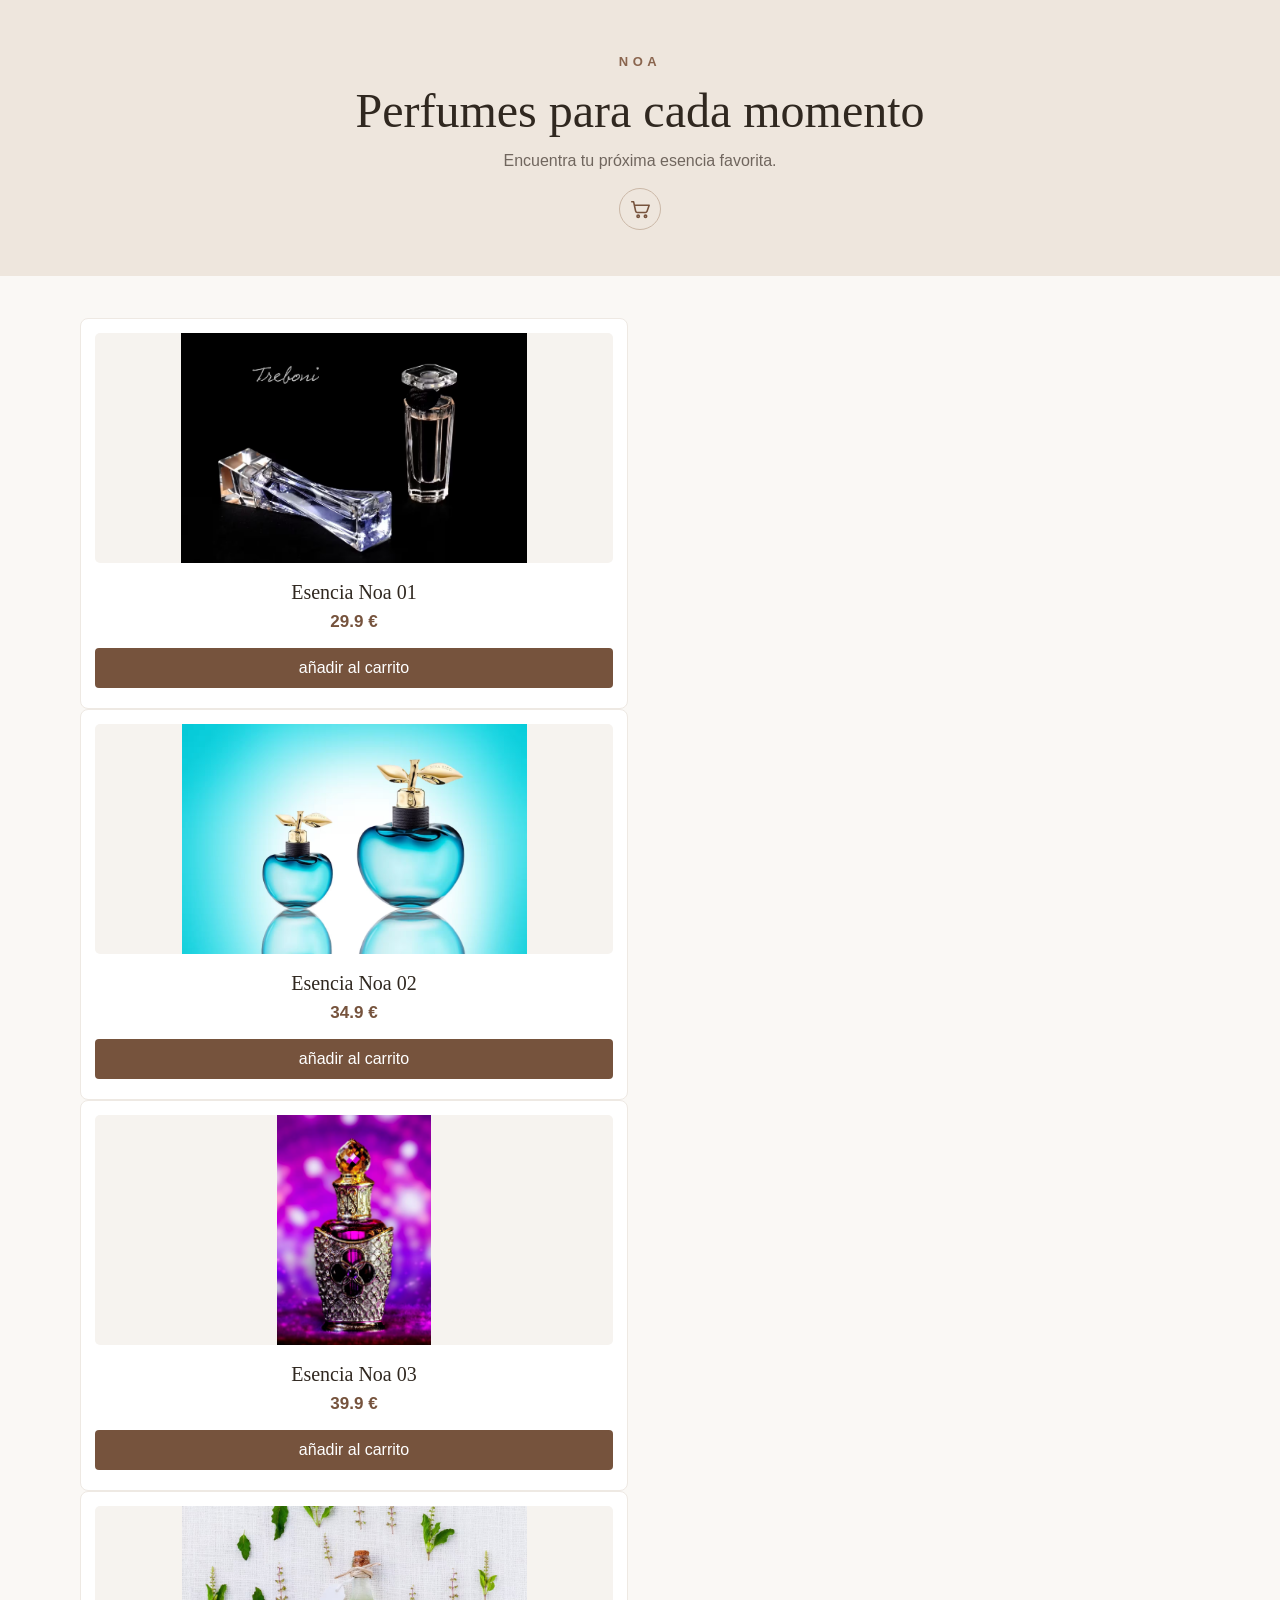
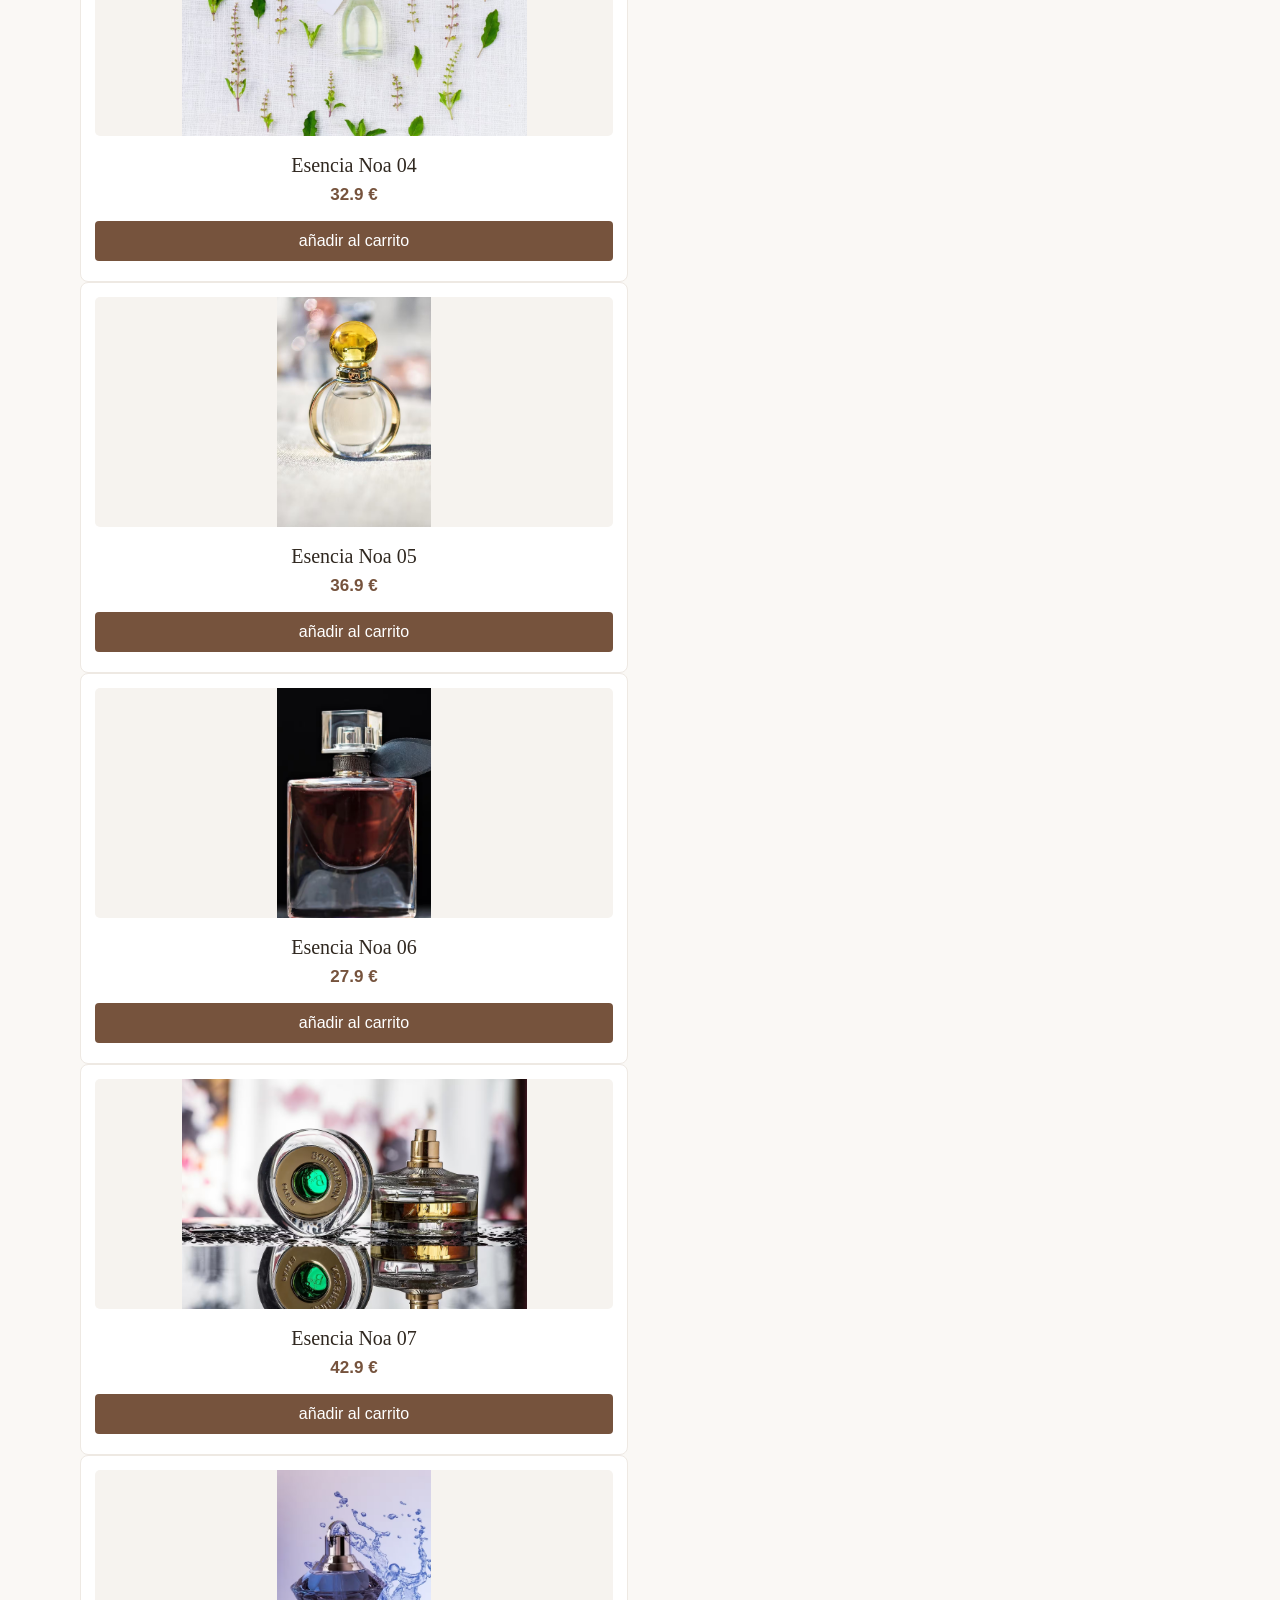
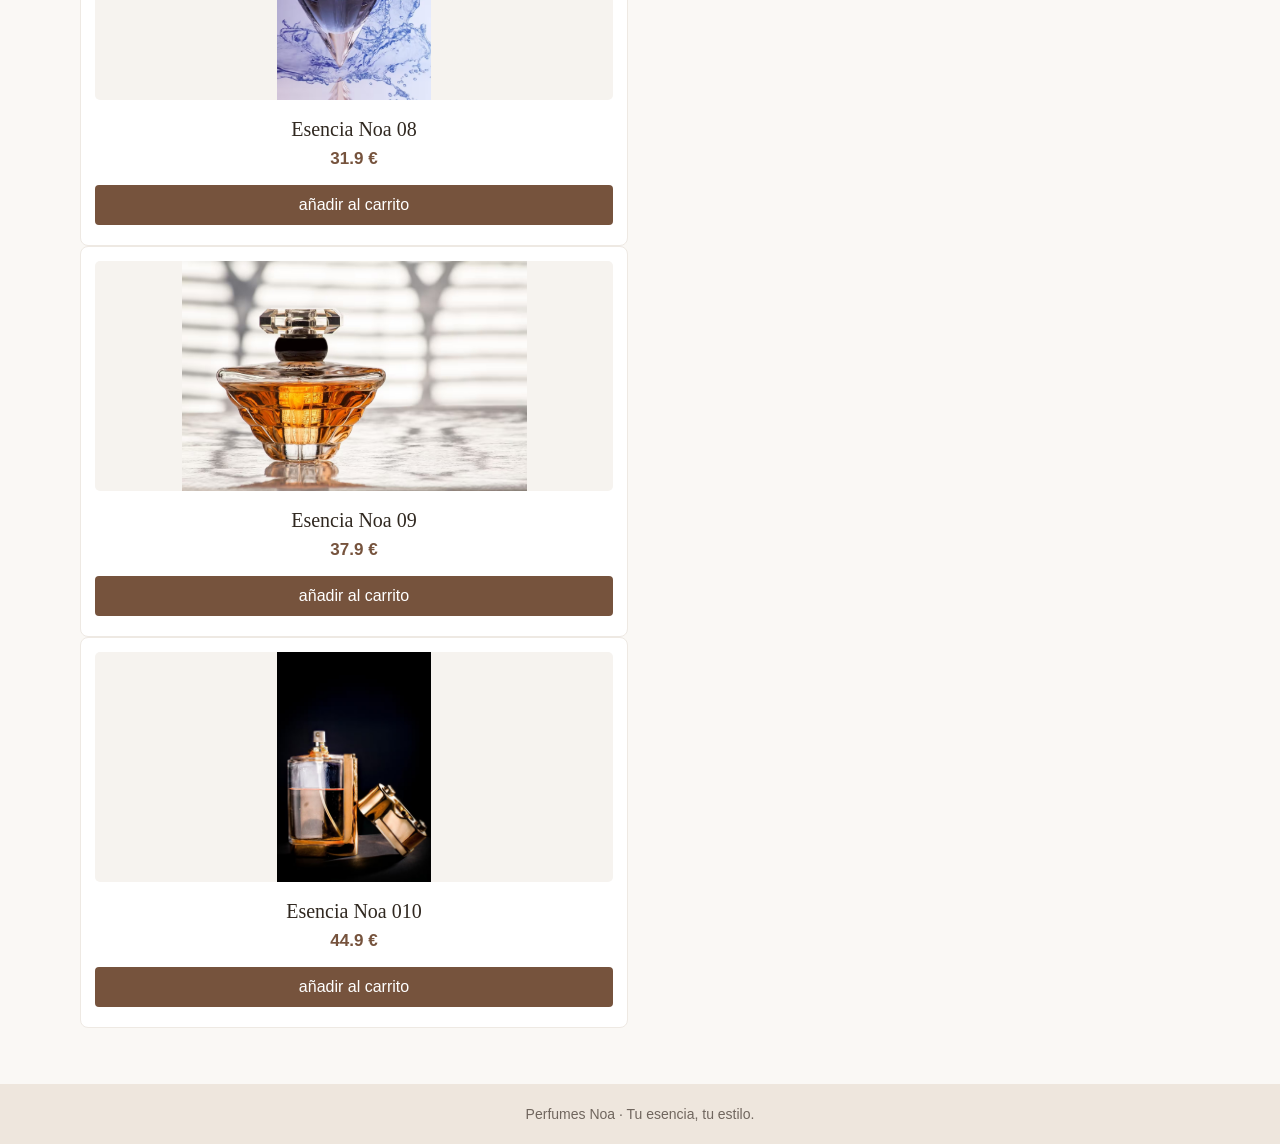
==== index.html @ 929f28d6 "webparfum" ====
<!DOCTYPE html>
<html lang="es">
<head>
    <meta charset="UTF-8">
    <meta name="viewport" content="width=device-width, initial-scale=1.0">
    <meta name="description" content="Descubre la colección de perfumes Noa.">
    <title>Perfumes Noa</title>
    <link rel="stylesheet" href="css/estilos.css">
</head>
<body>
    <header class="encabezado">
        <p class="marca">NOA</p>
        <h1>Perfumes para cada momento</h1>
        <p class="intro">Encuentra tu próxima esencia favorita.</p>
        <span id="toggle-cart" class="icono-carrito" aria-label="Carrito de compras (solo decorativo)">
            <svg viewBox="0 0 24 24" aria-hidden="true" focusable="false">
                <path d="M3 4h2l2.2 10.2a2 2 0 0 0 2 1.6h8.6a2 2 0 0 0 1.9-1.4L22 8H6"></path>
                <circle cx="10" cy="20" r="1.3"></circle>
                <circle cx="18" cy="20" r="1.3"></circle>
            </svg>
        </span>
    </header>

    <main class="catalogo" aria-label="Catálogo de perfumes">
        <div class="container">
            
            <div id="products" class=""></div>
        </div>
        <!-- <article class="producto">
            <img src="img/imgavifparfum/perfume1.avif" alt="Perfume Noa 01" loading="lazy">
            <h2>Esencia Noa 01</h2>
            <p class="precio">29,90 €</p>
            <button type="button">Ver perfume</button>
        </article>
        <article class="producto">
            <img src="img/imgavifparfum/perfume2.avif" alt="Perfume Noa 02" loading="lazy">
            <h2>Esencia Noa 02</h2>
            <p class="precio">34,90 €</p>
            <button type="button">Ver perfume</button>
        </article>
        <article class="producto">
            <img src="img/imgavifparfum/perfume3.avif" alt="Perfume Noa 03" loading="lazy">
            <h2>Esencia Noa 03</h2>
            <p class="precio">39,90 €</p>
            <button type="button">Ver perfume</button>
        </article>
        <article class="producto">
            <img src="img/imgavifparfum/perfume4.avif" alt="Perfume Noa 04" loading="lazy">
            <h2>Esencia Noa 04</h2>
            <p class="precio">32,90 €</p>
            <button type="button">Ver perfume</button>
        </article>
        <article class="producto">
            <img src="img/imgavifparfum/perfume5.avif" alt="Perfume Noa 05" loading="lazy">
            <h2>Esencia Noa 05</h2>
            <p class="precio">36,90 €</p>
            <button type="button">Ver perfume</button>
        </article>
        <article class="producto">
            <img src="img/imgavifparfum/perfume6.avif" alt="Perfume Noa 06" loading="lazy">
            <h2>Esencia Noa 06</h2>
            <p class="precio">27,90 €</p>
            <button type="button">Ver perfume</button>
        </article>
        <article class="producto">
            <img src="img/imgavifparfum/perfume7.avif" alt="Perfume Noa 07" loading="lazy">
            <h2>Esencia Noa 07</h2>
            <p class="precio">42,90 €</p>
            <button type="button">Ver perfume</button>
        </article>
        <article class="producto">
            <img src="img/imgavifparfum/perfume8.avif" alt="Perfume Noa 08" loading="lazy">
            <h2>Esencia Noa 08</h2>
            <p class="precio">31,90 €</p>
            <button type="button">Ver perfume</button>
        </article>
        <article class="producto">
            <img src="img/imgavifparfum/perfume9.avif" alt="Perfume Noa 09" loading="lazy">
            <h2>Esencia Noa 09</h2>
            <p class="precio">37,90 €</p>
            <button type="button">Ver perfume</button>
        </article>
        <article class="producto">
            <img src="img/imgavifparfum/perfume10.avif" alt="Perfume Noa 10" loading="lazy">
            <h2>Esencia Noa 10</h2>
            <p class="precio">44,90 €</p>
            <button type="button">Ver perfume</button>
        </article> -->
        <div id="cart-items"></div>
    </main>

    <footer>
        <p>Perfumes Noa · Tu esencia, tu estilo.</p>
    </footer>
    <script src="js/funciones.js"></script>
</body>
</html>
---- css/estilos.css ----
* {
    box-sizing: border-box;
}

body {
    margin: 0;
    color: #302820;
    background: #faf8f5;
    font-family: Arial, Helvetica, sans-serif;
}

.encabezado {
    padding: 54px 20px 46px;
    text-align: center;
    background: #eee6dd;
}

.marca {
    margin: 0 0 14px;
    color: #8a654e;
    font-size: 13px;
    font-weight: 700;
    letter-spacing: 0.35em;
}

.encabezado h1 {
    margin: 0;
    font-family: Georgia, "Times New Roman", serif;
    font-size: clamp(30px, 5vw, 48px);
    font-weight: 400;
}

.intro {
    margin: 14px 0 0;
    color: #70665e;
}

.icono-carrito {
    display: inline-flex;
    align-items: center;
    justify-content: center;
    width: 42px;
    height: 42px;
    margin-top: 18px;
    color: #76533d;
    border: 1px solid #cbb8a7;
    border-radius: 50%;
}

.icono-carrito svg {
    width: 22px;
    height: 22px;
    fill: none;
    stroke: currentColor;
    stroke-linecap: round;
    stroke-linejoin: round;
    stroke-width: 1.7;
}

.catalogo {
    display: grid;
    grid-template-columns: repeat(auto-fit, minmax(210px, 1fr));
    gap: 24px;
    width: min(1120px, calc(100% - 40px));
    margin: 42px auto 56px;
}

.producto {
    overflow: hidden;
    padding: 14px 14px 20px;
    text-align: center;
    background: #fff;
    border: 1px solid #eee9e3;
    border-radius: 8px;
}

.producto img {
    display: block;
    width: 100%;
    height: 230px;
    object-fit: contain;
    background: #f6f3ef;
    border-radius: 5px;
}

.producto h2 {
    margin: 18px 0 8px;
    font-family: Georgia, "Times New Roman", serif;
    font-size: 20px;
    font-weight: 400;
}

.precio {
    margin: 0 0 16px;
    color: #76533d;
    font-size: 17px;
    font-weight: 700;
}

.producto button {
    width: 100%;
    padding: 11px 16px;
    color: #fff;
    background: #76533d;
    border: 0;
    border-radius: 4px;
    font: inherit;
    cursor: pointer;
    transition: background-color 160ms ease;
}

.producto button:hover,
.producto button:focus-visible {
    background: #563b2c;
}

.producto button:focus-visible {
    outline: 3px solid #c9a98e;
    outline-offset: 3px;
}

footer {
    padding: 22px 20px;
    color: #70665e;
    text-align: center;
    background: #eee6dd;
    font-size: 14px;
}

footer p {
    margin: 0;
}

@media (max-width: 480px) {
    .catalogo {
        grid-template-columns: repeat(2, minmax(0, 1fr));
        gap: 12px;
        width: calc(100% - 24px);
        margin-top: 24px;
    }

    .producto {
        padding: 8px 8px 14px;
    }

    .producto img {
        height: 160px;
    }

    .producto h2 {
        font-size: 16px;
    }
}
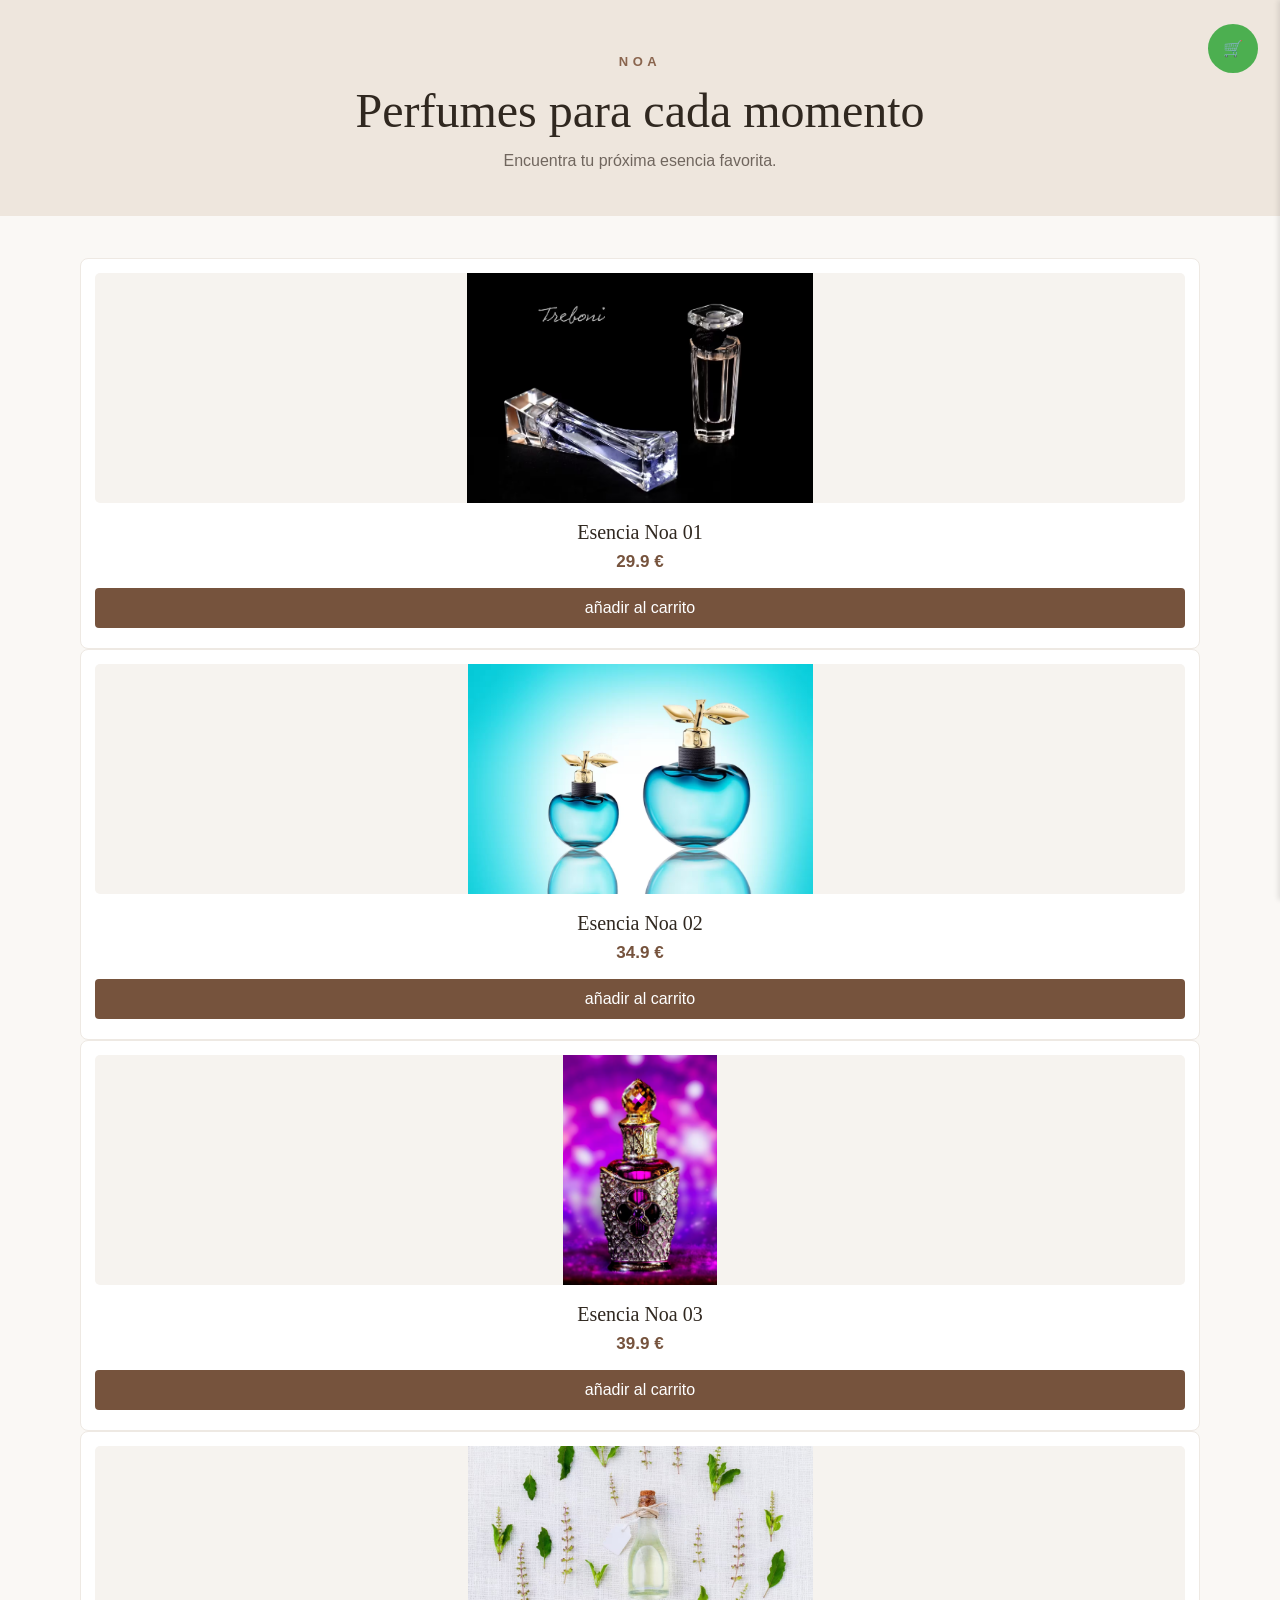
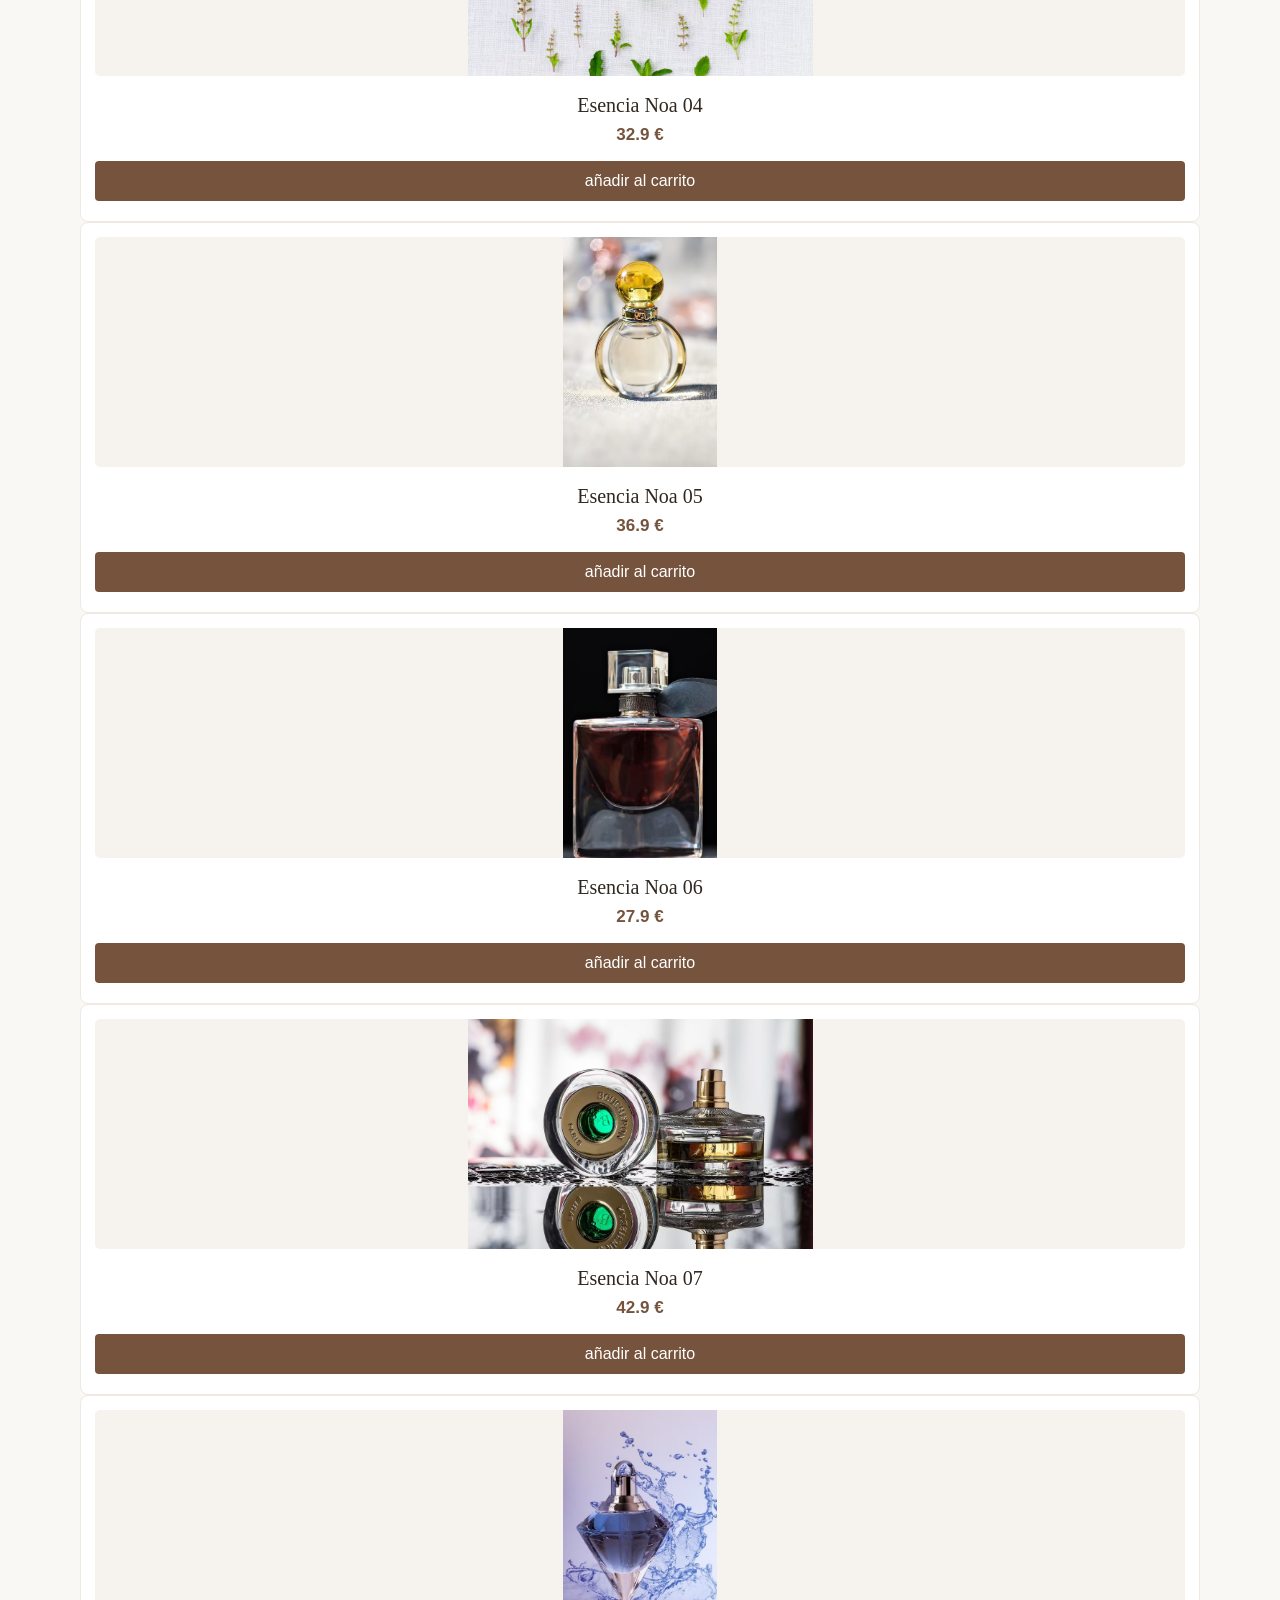
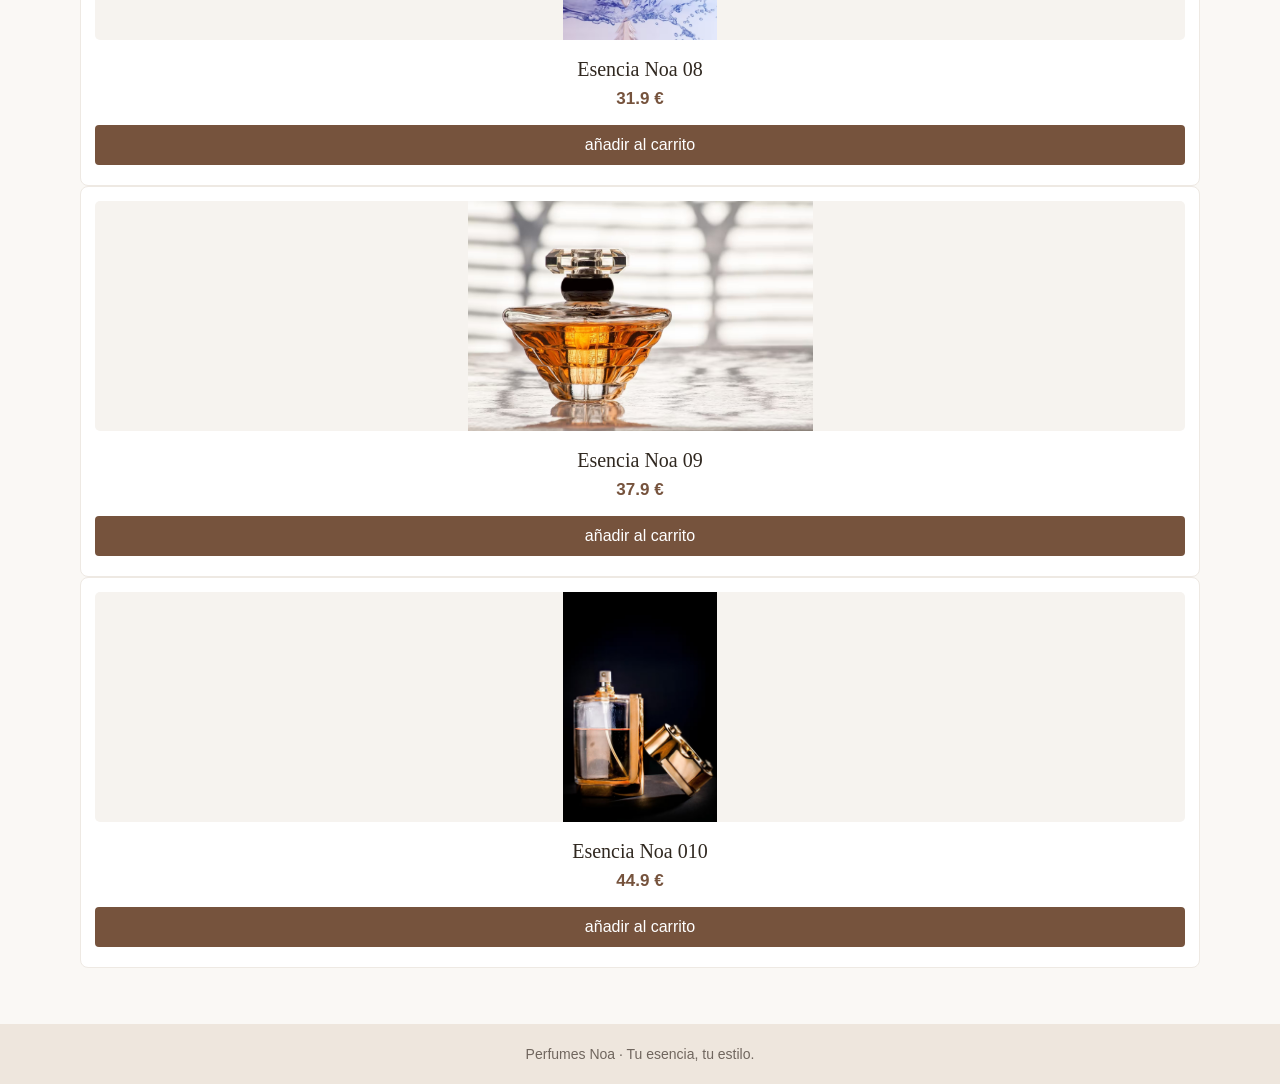
==== commit 04bf45f3: "perfumesnoaweb" ====
--- a/index.html
+++ b/index.html
@@ -12,81 +12,24 @@
         <p class="marca">NOA</p>
         <h1>Perfumes para cada momento</h1>
         <p class="intro">Encuentra tu próxima esencia favorita.</p>
-        <span id="toggle-cart" class="icono-carrito" aria-label="Carrito de compras (solo decorativo)">
-            <svg viewBox="0 0 24 24" aria-hidden="true" focusable="false">
-                <path d="M3 4h2l2.2 10.2a2 2 0 0 0 2 1.6h8.6a2 2 0 0 0 1.9-1.4L22 8H6"></path>
-                <circle cx="10" cy="20" r="1.3"></circle>
-                <circle cx="18" cy="20" r="1.3"></circle>
-            </svg>
-        </span>
+       
     </header>
 
     <main class="catalogo" aria-label="Catálogo de perfumes">
         <div class="container">
+
+            <button id="toggle-cart">
+                <span id="contador"></span>🛒</button>
+           
             
             <div id="products" class=""></div>
         </div>
-        <!-- <article class="producto">
-            <img src="img/imgavifparfum/perfume1.avif" alt="Perfume Noa 01" loading="lazy">
-            <h2>Esencia Noa 01</h2>
-            <p class="precio">29,90 €</p>
-            <button type="button">Ver perfume</button>
-        </article>
-        <article class="producto">
-            <img src="img/imgavifparfum/perfume2.avif" alt="Perfume Noa 02" loading="lazy">
-            <h2>Esencia Noa 02</h2>
-            <p class="precio">34,90 €</p>
-            <button type="button">Ver perfume</button>
-        </article>
-        <article class="producto">
-            <img src="img/imgavifparfum/perfume3.avif" alt="Perfume Noa 03" loading="lazy">
-            <h2>Esencia Noa 03</h2>
-            <p class="precio">39,90 €</p>
-            <button type="button">Ver perfume</button>
-        </article>
-        <article class="producto">
-            <img src="img/imgavifparfum/perfume4.avif" alt="Perfume Noa 04" loading="lazy">
-            <h2>Esencia Noa 04</h2>
-            <p class="precio">32,90 €</p>
-            <button type="button">Ver perfume</button>
-        </article>
-        <article class="producto">
-            <img src="img/imgavifparfum/perfume5.avif" alt="Perfume Noa 05" loading="lazy">
-            <h2>Esencia Noa 05</h2>
-            <p class="precio">36,90 €</p>
-            <button type="button">Ver perfume</button>
-        </article>
-        <article class="producto">
-            <img src="img/imgavifparfum/perfume6.avif" alt="Perfume Noa 06" loading="lazy">
-            <h2>Esencia Noa 06</h2>
-            <p class="precio">27,90 €</p>
-            <button type="button">Ver perfume</button>
-        </article>
-        <article class="producto">
-            <img src="img/imgavifparfum/perfume7.avif" alt="Perfume Noa 07" loading="lazy">
-            <h2>Esencia Noa 07</h2>
-            <p class="precio">42,90 €</p>
-            <button type="button">Ver perfume</button>
-        </article>
-        <article class="producto">
-            <img src="img/imgavifparfum/perfume8.avif" alt="Perfume Noa 08" loading="lazy">
-            <h2>Esencia Noa 08</h2>
-            <p class="precio">31,90 €</p>
-            <button type="button">Ver perfume</button>
-        </article>
-        <article class="producto">
-            <img src="img/imgavifparfum/perfume9.avif" alt="Perfume Noa 09" loading="lazy">
-            <h2>Esencia Noa 09</h2>
-            <p class="precio">37,90 €</p>
-            <button type="button">Ver perfume</button>
-        </article>
-        <article class="producto">
-            <img src="img/imgavifparfum/perfume10.avif" alt="Perfume Noa 10" loading="lazy">
-            <h2>Esencia Noa 10</h2>
-            <p class="precio">44,90 €</p>
-            <button type="button">Ver perfume</button>
-        </article> -->
+       
+        <div  id="cart">
+            <h2>Carrito</h2>
         <div id="cart-items"></div>
+        <div id="cart-total">total: 0.00€</div>
+        </div>
     </main>
 
     <footer>
--- a/css/estilos.css
+++ b/css/estilos.css
@@ -150,4 +150,82 @@
     .producto h2 {
         font-size: 16px;
     }
+}
+#cart {
+    position: fixed;
+    right: -500px;
+    top: 0;
+    width: 500px;
+    height: 100%;
+    background-color: white;
+    box-shadow: -2px 0 5px rgba(0,0,0,0.1);
+    transition: right 0.3s ease-in-out;
+    overflow-y: auto;
+}
+#cart.open {
+    right: 0;
+}
+#cart h2 {
+    padding: 20px;
+    margin: 0;
+    background-color: #4CAF50;
+    color: white;
+}
+#cart-items {
+    padding: 20px;
+}
+#cart-items .cart-item {
+    display: flex;
+    justify-content: space-between;
+    align-items: center;
+    margin-bottom: 10px;
+    border-bottom: 1px solid #ddd;
+    padding-bottom: 10px;
+}
+.detalleCarrito{
+    display: flex;
+    align-items: center;
+}
+#cart-items .cart-item button {
+    background-color: #f44336;
+    border: none;
+    color: white;
+    padding: 5px 10px;
+    text-align: center;
+    text-decoration: none;
+    display: inline-block;
+    font-size: 14px;
+    margin: 4px 6px;
+    cursor: pointer;
+    border-radius: 4px;
+}
+#cart-total {
+    padding: 20px;
+    font-weight: bold;
+    font-size: 18px;
+    text-align: right;
+}
+#toggle-cart {
+    position: fixed;
+    right: 20px;
+    top: 20px;
+    background-color: #4CAF50;
+    border: none;
+    color: white;
+    padding: 15px;
+    text-align: center;
+    text-decoration: none;
+    display: inline-block;
+    font-size: 16px;
+    margin: 4px 2px;
+    cursor: pointer;
+    border-radius: 50%;
+    z-index: 1000;
+}
+#contador {
+    position: absolute;
+    margin-top: -1rem;
+    margin-left: -1rem;
+    color: black;
+    font-weight: 900;
 }
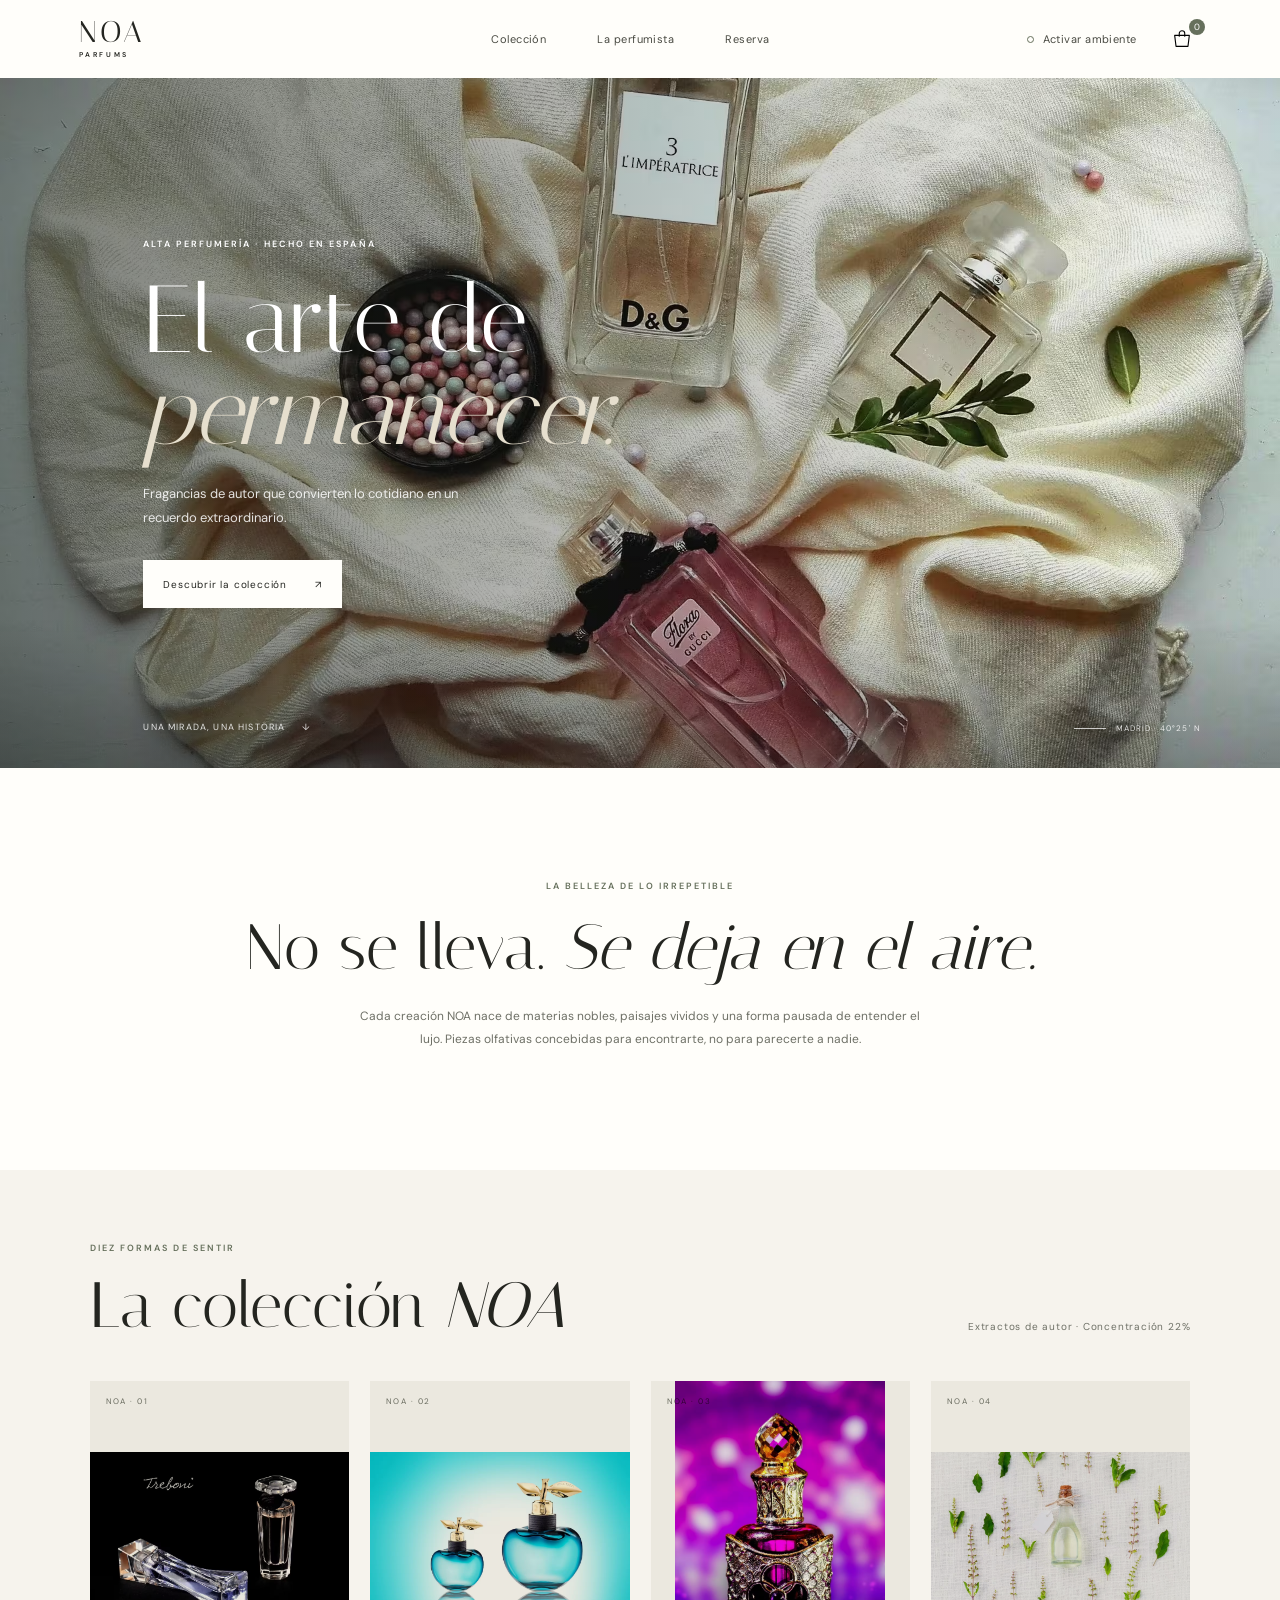
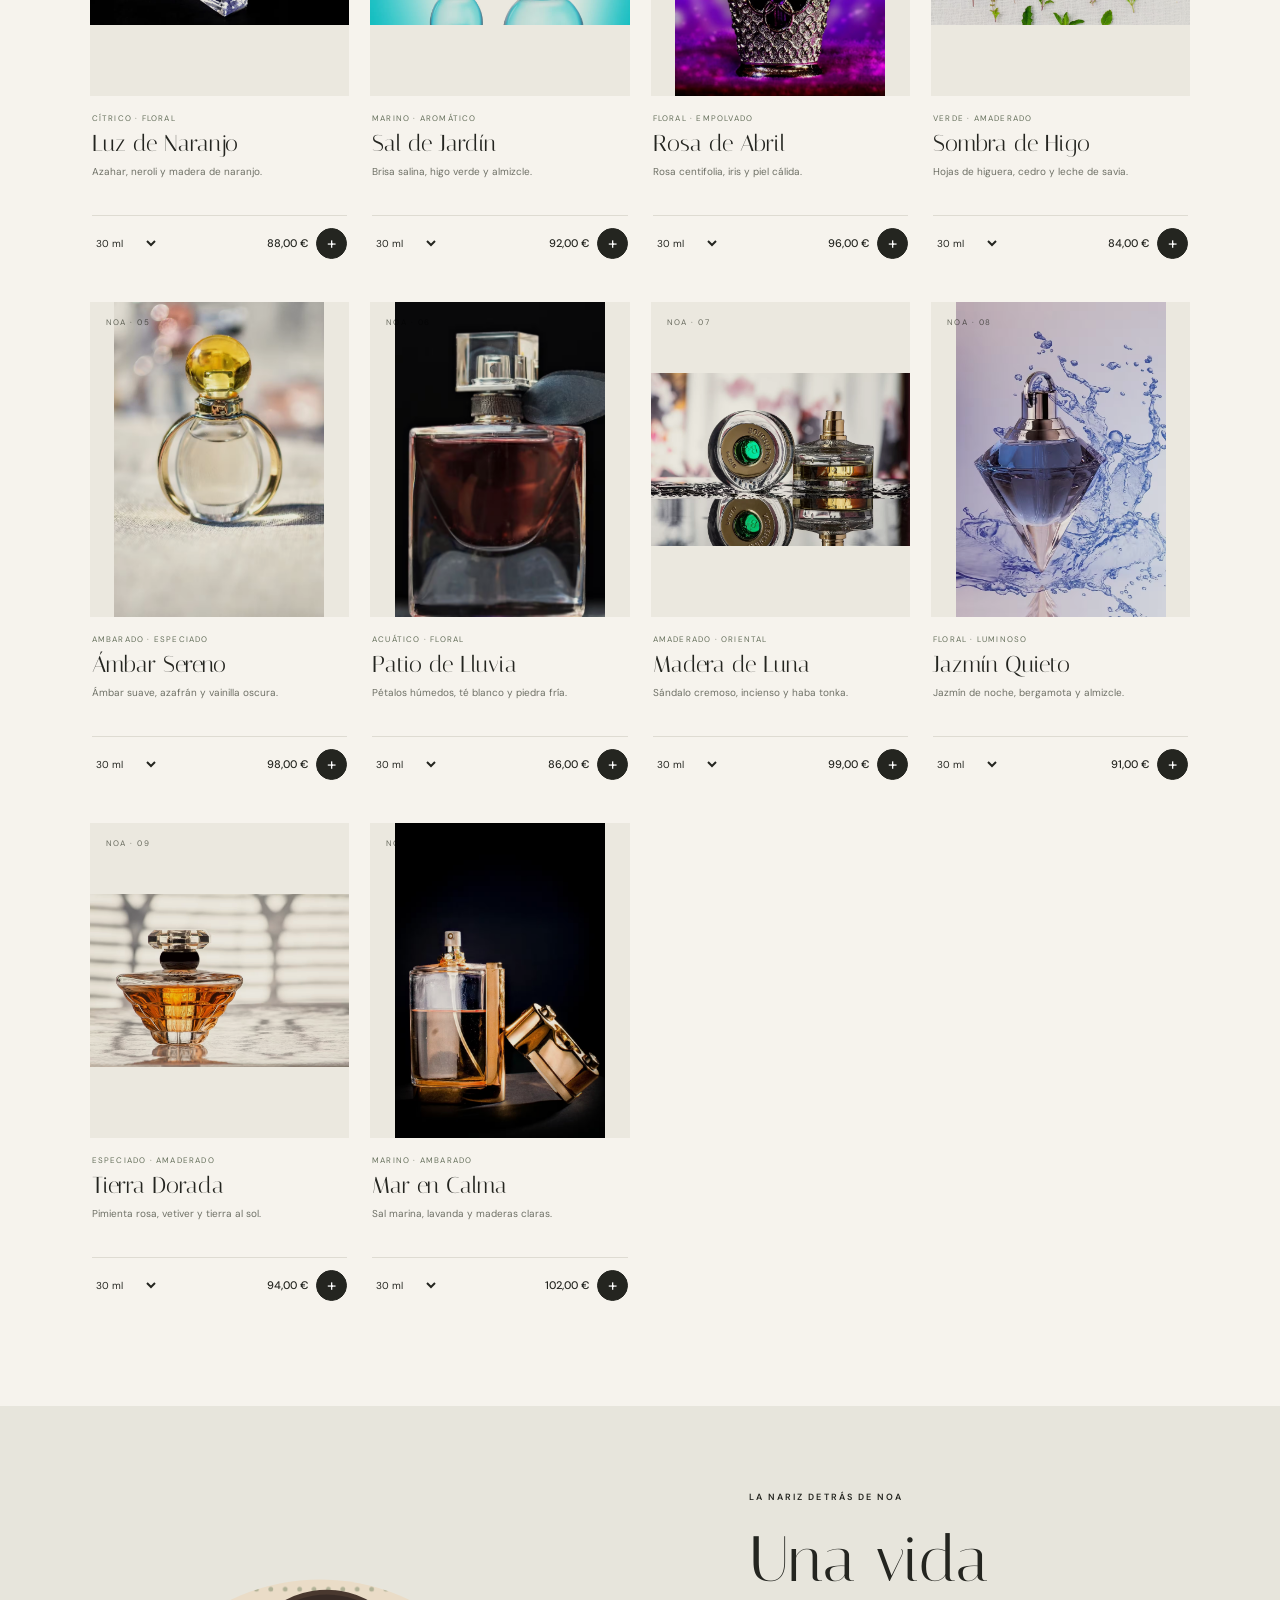
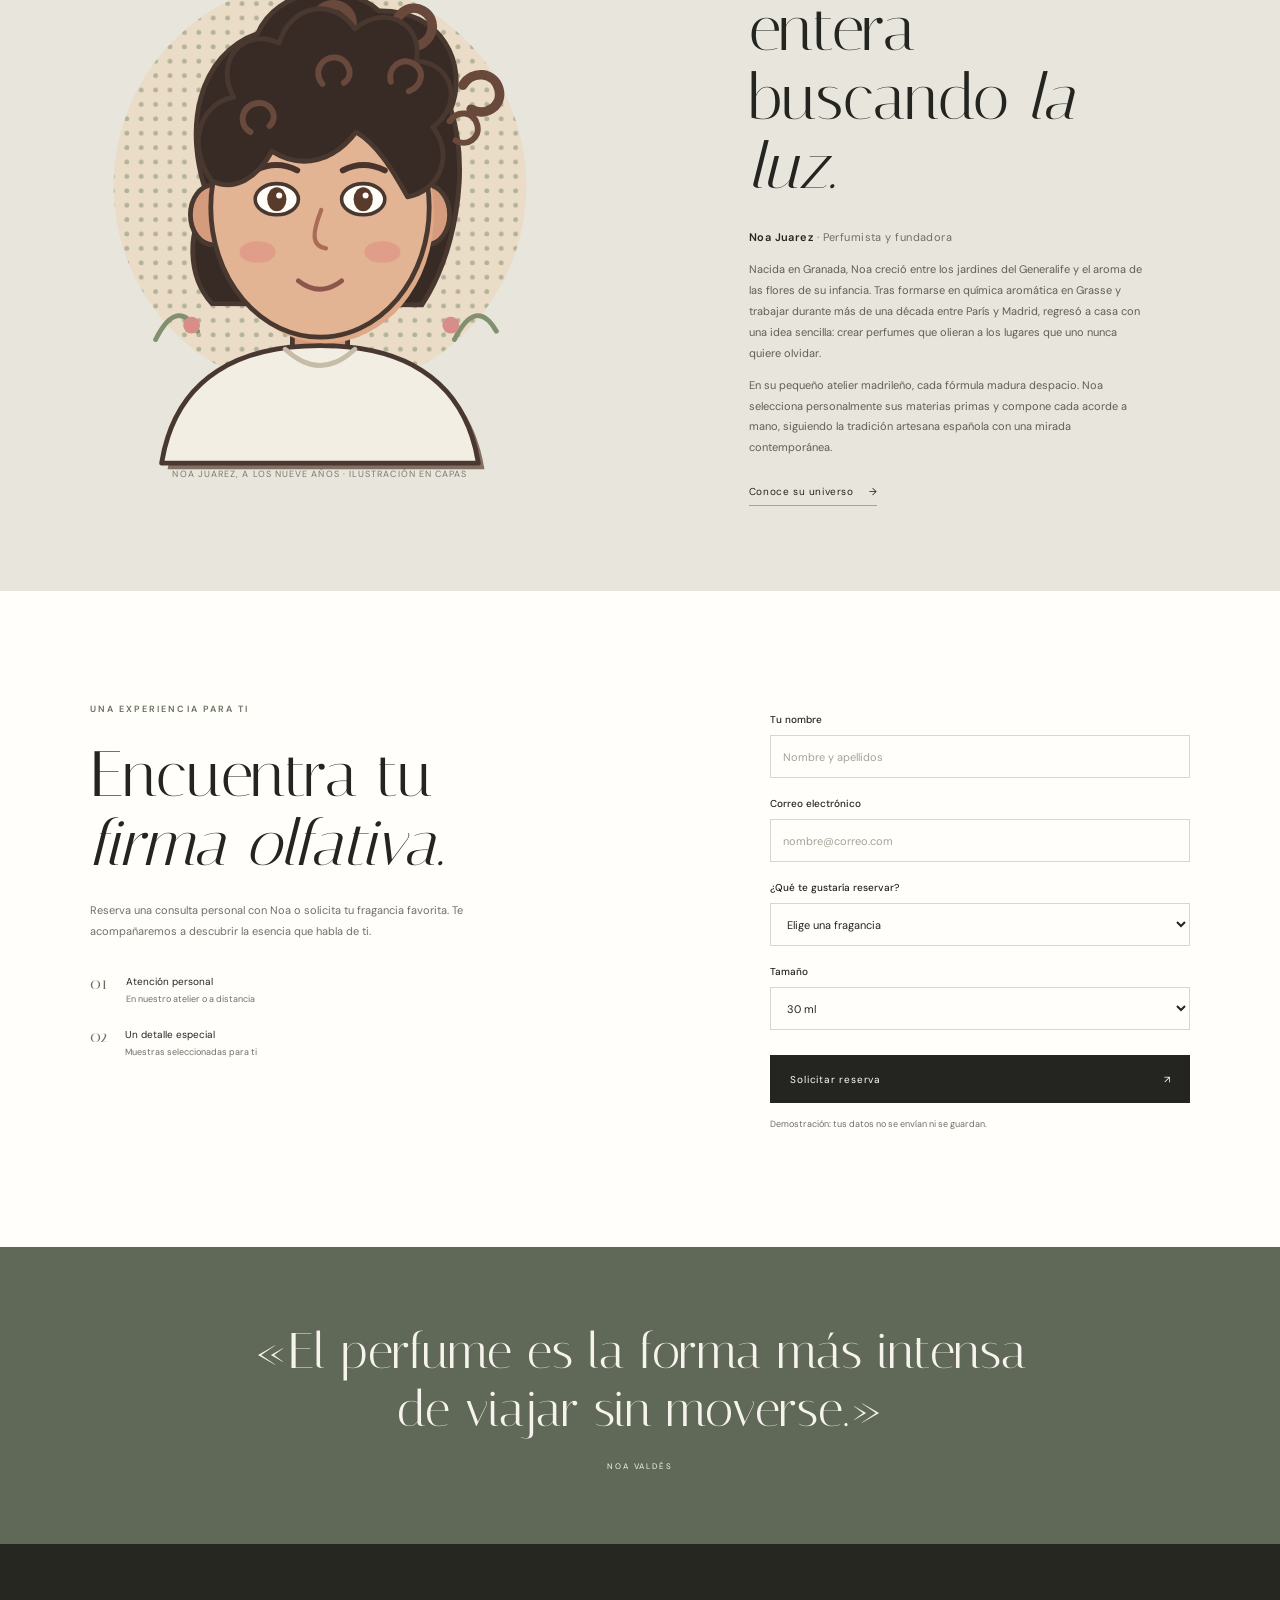
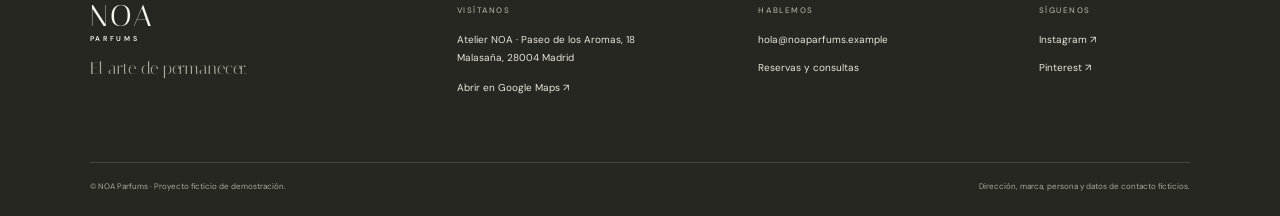
==== commit 5c0fc4b4: "web noa" ====
--- a/index.html
+++ b/index.html
@@ -3,38 +3,237 @@
 <head>
     <meta charset="UTF-8">
     <meta name="viewport" content="width=device-width, initial-scale=1.0">
-    <meta name="description" content="Descubre la colección de perfumes Noa.">
-    <title>Perfumes Noa</title>
+    <meta name="theme-color" content="#f6f2eb">
+    <meta name="description" content="NOA Parfums: perfumería de autor, creada en España para acompañar momentos inolvidables.">
+    <title>NOA Parfums — El arte de permanecer</title>
+    <link rel="preconnect" href="https://fonts.googleapis.com">
+    <link rel="preconnect" href="https://fonts.gstatic.com" crossorigin>
+    <link href="https://fonts.googleapis.com/css2?family=DM+Sans:wght@400;500;600&family=Italiana&display=swap" rel="stylesheet">
     <link rel="stylesheet" href="css/estilos.css">
 </head>
 <body>
-    <header class="encabezado">
-        <p class="marca">NOA</p>
-        <h1>Perfumes para cada momento</h1>
-        <p class="intro">Encuentra tu próxima esencia favorita.</p>
-       
+    <a class="salto-contenido" href="#contenido">Saltar al contenido</a>
+    <header class="barra-superior">
+        <a class="logotipo" href="#inicio" aria-label="NOA Parfums, inicio">NOA<span>PARFUMS</span></a>
+        <nav class="navegacion" aria-label="Navegación principal">
+            <a href="#coleccion">Colección</a>
+            <a href="#noa">La perfumista</a>
+            <a href="#reserva">Reserva</a>
+        </nav>
+        <div class="acciones-cabecera">
+            <button class="boton-sonido" id="toggle-sonido" type="button" aria-pressed="false">
+                <span class="punto-sonido" aria-hidden="true"></span>
+                <span id="texto-sonido">Activar ambiente</span>
+            </button>
+            <button class="boton-carrito" id="toggle-cart" type="button" aria-label="Abrir cesta, 0 artículos" aria-controls="cart" aria-expanded="false">
+                <svg viewBox="0 0 24 24" aria-hidden="true"><path d="M4 8h16l-1.5 12h-13L4 8Z"/><path d="M9 9V6a3 3 0 0 1 6 0v3"/></svg>
+                <span class="contador" id="contador">0</span>
+            </button>
+        </div>
     </header>
 
-    <main class="catalogo" aria-label="Catálogo de perfumes">
-        <div class="container">
-
-            <button id="toggle-cart">
-                <span id="contador"></span>🛒</button>
-           
-            
-            <div id="products" class=""></div>
-        </div>
-       
-        <div  id="cart">
-            <h2>Carrito</h2>
-        <div id="cart-items"></div>
-        <div id="cart-total">total: 0.00€</div>
-        </div>
+    <main id="contenido">
+        <section class="hero" id="inicio" aria-labelledby="titulo-principal">
+            <div class="hero-contenido">
+                <p class="ceja">Alta perfumería · Hecho en España</p>
+                <h1 id="titulo-principal">El arte de<br><em>permanecer.</em></h1>
+                <p class="hero-texto">Fragancias de autor que convierten lo cotidiano en un recuerdo extraordinario.</p>
+                <a class="boton boton-claro" href="#coleccion">Descubrir la colección <span aria-hidden="true">↗</span></a>
+            </div>
+            <a class="hero-nota" href="#noa"><span>Una mirada, una historia</span><span aria-hidden="true">↓</span></a>
+            <div class="hero-indicador" aria-hidden="true"><span></span> MADRID · 40°25' N</div>
+        </section>
+
+        <section class="introduccion seccion" aria-labelledby="titulo-intro">
+            <p class="ceja ceja-oscura">La belleza de lo irrepetible</p>
+            <h2 id="titulo-intro">No se lleva. <em>Se deja en el aire.</em></h2>
+            <p>Cada creación NOA nace de materias nobles, paisajes vividos y una forma pausada de entender el lujo. Piezas olfativas concebidas para encontrarte, no para parecerte a nadie.</p>
+        </section>
+
+        <section class="coleccion seccion" id="coleccion" aria-labelledby="titulo-coleccion">
+            <div class="encabezado-seccion">
+                <div>
+                    <p class="ceja ceja-oscura">Diez formas de sentir</p>
+                    <h2 id="titulo-coleccion">La colección <em>NOA</em></h2>
+                </div>
+                <p>Extractos de autor · Concentración 22%</p>
+            </div>
+            <div id="products" class="catalogo" aria-live="polite"></div>
+        </section>
+
+        <section class="historia" id="noa" aria-labelledby="titulo-noa">
+            <div class="historia-imagen">
+                <div class="retrato-noa" id="retrato-noa" role="img" aria-label="Ilustración en capas de Noa Juarez a los nueve años, con cabello moreno rizado y ojos marrones">
+                    <div class="retrato-escena">
+                        <div class="retrato-capa" style="--dx:-10;--dy:-6;--z:0">
+                            <svg viewBox="0 0 400 440" aria-hidden="true">
+                                <defs>
+                                    <pattern id="retrato-puntos" width="12" height="12" patternUnits="userSpaceOnUse">
+                                        <circle cx="3" cy="3" r="2" fill="#82906f"/>
+                                    </pattern>
+                                </defs>
+                                <circle cx="200" cy="215" r="172" fill="#eadcc7"/>
+                                <circle cx="200" cy="215" r="172" fill="url(#retrato-puntos)" opacity=".55"/>
+                                <path d="M63 343q18-36 35-7m214 7q18-36 35-7" fill="none" stroke="#82906f" stroke-width="4" stroke-linecap="round"/>
+                                <circle cx="93" cy="331" r="7" fill="#d88d89"/>
+                                <circle cx="309" cy="331" r="7" fill="#d88d89"/>
+                            </svg>
+                        </div>
+                        <div class="retrato-capa" style="--dx:3;--dy:1;--z:1">
+                            <svg viewBox="0 0 400 440" aria-hidden="true">
+                                <rect x="177" y="300" width="46" height="66" rx="18" fill="#d49b7d" stroke="#49382f" stroke-width="4"/>
+                                <path d="M68 446 C80 371 137 348 200 348 C263 348 320 371 332 446 Z" fill="#846f63" transform="translate(5 5)"/>
+                                <path d="M68 446 C80 371 137 348 200 348 C263 348 320 371 332 446 Z" fill="#f3eee3" stroke="#49382f" stroke-width="4" stroke-linejoin="round"/>
+                                <path d="M171 351 Q200 378 229 351" fill="none" stroke="#c7bca9" stroke-width="4" stroke-linecap="round"/>
+                            </svg>
+                        </div>
+                        <div class="retrato-cabeza">
+                            <div class="retrato-capa" style="--dx:-7;--dy:2;--z:2">
+                                <svg viewBox="0 0 400 440" aria-hidden="true">
+                                    <path d="M108 228 C84 167 99 105 148 88 C164 50 220 43 249 69 C301 68 324 113 309 151 C326 205 311 274 285 314 L110 313 C90 291 88 252 108 228Z" fill="#382b26" stroke="#49382f" stroke-width="4"/>
+                                    <path d="M139 150c-12-9-8-28 6-31 14-3 24 12 15 22m39-49c-9-12-1-29 13-28 14 1 20 18 9 26m42-2c-3-15 11-26 23-19 12 7 9 24-4 29m37 33c8-13 26-11 30 3 4 14-11 24-23 17" fill="none" stroke="#69493b" stroke-width="8" stroke-linecap="round"/>
+                                </svg>
+                            </div>
+                            <div class="retrato-capa" style="--dx:-9;--dy:3;--z:2">
+                                <svg viewBox="0 0 400 440" aria-hidden="true">
+                                    <ellipse cx="111" cy="239" rx="19" ry="25" fill="#d49b7d" stroke="#49382f" stroke-width="4"/>
+                                    <ellipse cx="289" cy="239" rx="19" ry="25" fill="#d49b7d" stroke="#49382f" stroke-width="4"/>
+                                    <path d="M112 230q-7 9 1 18m175-18q7 9-1 18" fill="none" stroke="#a96d57" stroke-width="3" stroke-linecap="round"/>
+                                </svg>
+                            </div>
+                            <div class="retrato-capa" style="--dx:13;--dy:8;--z:3">
+                                <svg viewBox="0 0 400 440" aria-hidden="true">
+                                    <ellipse cx="204" cy="238" rx="91" ry="108" fill="#dfa987"/>
+                                    <ellipse cx="200" cy="233" rx="91" ry="108" fill="#e2b493" stroke="#49382f" stroke-width="4"/>
+                                </svg>
+                            </div>
+                            <div class="retrato-capa" style="--dx:22;--dy:14;--z:4">
+                                <svg viewBox="0 0 400 440" aria-hidden="true">
+                                    <ellipse cx="148" cy="270" rx="15" ry="9" fill="#df8b84" opacity=".55"/>
+                                    <ellipse cx="252" cy="270" rx="15" ry="9" fill="#df8b84" opacity=".55"/>
+                                    <path d="M182 294 Q200 308 218 294" fill="none" stroke="#8e554d" stroke-width="4" stroke-linecap="round"/>
+                                </svg>
+                            </div>
+                            <div class="retrato-capa retrato-parpadeo" style="--dx:22;--dy:14;--z:5">
+                                <svg viewBox="0 0 400 440" aria-hidden="true">
+                                    <ellipse cx="164" cy="226" rx="18" ry="13" fill="#fffdf8" stroke="#49382f" stroke-width="3"/>
+                                    <ellipse cx="236" cy="226" rx="18" ry="13" fill="#fffdf8" stroke="#49382f" stroke-width="3"/>
+                                </svg>
+                            </div>
+                            <div class="retrato-capa retrato-parpadeo" style="--dx:29;--dy:19;--z:6">
+                                <svg viewBox="0 0 400 440" aria-hidden="true">
+                                    <ellipse cx="164" cy="226" rx="8" ry="10" fill="#593b2c"/>
+                                    <ellipse cx="236" cy="226" rx="8" ry="10" fill="#593b2c"/>
+                                    <circle cx="166" cy="223" r="2.5" fill="#fffdf8"/>
+                                    <circle cx="238" cy="223" r="2.5" fill="#fffdf8"/>
+                                </svg>
+                            </div>
+                            <div class="retrato-capa" style="--dx:24;--dy:22;--z:7">
+                                <svg viewBox="0 0 400 440" aria-hidden="true">
+                                    <path d="M146 202 Q164 193 181 202 M219 202 Q236 193 254 202" fill="none" stroke="#49332d" stroke-width="5" stroke-linecap="round"/>
+                                </svg>
+                            </div>
+                            <div class="retrato-capa" style="--dx:31;--dy:18;--z:8">
+                                <svg viewBox="0 0 400 440" aria-hidden="true">
+                                    <path d="M201 235 C194 253 192 265 205 267" fill="none" stroke="#a96d57" stroke-width="3.5" stroke-linecap="round"/>
+                                </svg>
+                            </div>
+                            <div class="retrato-capa" style="--dx:16;--dy:10;--z:10">
+                                <svg viewBox="0 0 400 440" aria-hidden="true">
+                                    <path d="M110 211 C88 181 100 146 128 141 C111 110 137 82 166 96 C175 64 211 57 229 84 C255 62 287 81 280 111 C311 112 320 147 294 166 C313 190 298 220 273 224 C259 199 247 180 230 170 C212 194 185 202 160 186 C148 208 129 220 110 211Z" fill="#382b26" stroke="#49382f" stroke-width="4" stroke-linejoin="round"/>
+                                    <path d="M142 170c-11-7-7-22 5-24 12-2 19 11 11 19m44-35c-8-10-1-23 11-22 11 1 16 15 7 21m39-1c-3-12 9-21 19-15 10 6 7 19-4 23m34 25c7-10 20-8 23 3 3 11-9 19-18 13" fill="none" stroke="#69493b" stroke-width="5" stroke-linecap="round"/>
+                                </svg>
+                            </div>
+                        </div>
+                    </div>
+                </div>
+                <p class="retrato-pie">Noa Juarez, a los nueve años · Ilustración en capas</p>
+            </div>
+            <div class="historia-texto">
+                <p class="ceja">La nariz detrás de NOA</p>
+                <h2 id="titulo-noa">Una vida entera<br>buscando <em>la luz.</em></h2>
+                <p class="nombre-fundadora">Noa Juarez <span>· Perfumista y fundadora</span></p>
+                <p>Nacida en Granada, Noa creció entre los jardines del Generalife y el aroma de las flores de su infancia. Tras formarse en química aromática en Grasse y trabajar durante más de una década entre París y Madrid, regresó a casa con una idea sencilla: crear perfumes que olieran a los lugares que uno nunca quiere olvidar.</p>
+                <p>En su pequeño atelier madrileño, cada fórmula madura despacio. Noa selecciona personalmente sus materias primas y compone cada acorde a mano, siguiendo la tradición artesana española con una mirada contemporánea.</p>
+                <a class="enlace-discreto" href="#reserva">Conoce su universo <span aria-hidden="true">→</span></a>
+            </div>
+        </section>
+
+        <section class="reserva seccion" id="reserva" aria-labelledby="titulo-reserva">
+            <div class="reserva-intro">
+                <p class="ceja ceja-oscura">Una experiencia para ti</p>
+                <h2 id="titulo-reserva">Encuentra tu<br><em>firma olfativa.</em></h2>
+                <p>Reserva una consulta personal con Noa o solicita tu fragancia favorita. Te acompañaremos a descubrir la esencia que habla de ti.</p>
+                <div class="reserva-detalle"><span>01</span><p>Atención personal<br><small>En nuestro atelier o a distancia</small></p></div>
+                <div class="reserva-detalle"><span>02</span><p>Un detalle especial<br><small>Muestras seleccionadas para ti</small></p></div>
+            </div>
+            <form class="formulario-reserva" id="formulario-reserva">
+                <label for="nombre-reserva">Tu nombre</label>
+                <input id="nombre-reserva" name="nombre" type="text" autocomplete="name" placeholder="Nombre y apellidos" required>
+                <label for="email-reserva">Correo electrónico</label>
+                <input id="email-reserva" name="email" type="email" autocomplete="email" placeholder="nombre@correo.com" required>
+                <label for="perfume-reserva">¿Qué te gustaría reservar?</label>
+                <select id="perfume-reserva" name="perfume" required>
+                    <option value="">Elige una fragancia</option>
+                </select>
+                <label for="tamano-reserva">Tamaño</label>
+                <select id="tamano-reserva" name="tamano" required>
+                    <option value="30">30 ml</option>
+                    <option value="50">50 ml</option>
+                    <option value="100">100 ml</option>
+                </select>
+                <button class="boton boton-oscuro" type="submit">Solicitar reserva <span aria-hidden="true">↗</span></button>
+                <p class="aviso-reserva" id="aviso-reserva" role="status">Demostración: tus datos no se envían ni se guardan.</p>
+            </form>
+        </section>
+
+        <section class="nota-final" aria-label="Filosofía NOA">
+            <p>«El perfume es la forma más intensa<br>de viajar sin moverse.»</p>
+            <span>NOA VALDÉS</span>
+        </section>
     </main>
 
-    <footer>
-        <p>Perfumes Noa · Tu esencia, tu estilo.</p>
+    <footer class="pie">
+        <div class="pie-marca">
+            <a class="logotipo logotipo-pie" href="#inicio">NOA<span>PARFUMS</span></a>
+            <p>El arte de permanecer.</p>
+        </div>
+        <div class="pie-columna">
+            <h2>Visítanos</h2>
+            <p>Atelier NOA · Paseo de los Aromas, 18<br>Malasaña, 28004 Madrid</p>
+            <a href="https://www.google.com/maps/search/?api=1&amp;query=Paseo+de+los+Aromas+18%2C+Madrid" target="_blank" rel="noopener noreferrer">Abrir en Google Maps ↗</a>
+        </div>
+        <div class="pie-columna">
+            <h2>Hablemos</h2>
+            <a href="mailto:hola@noaparfums.example">hola@noaparfums.example</a>
+            <a href="mailto:reservas@noaparfums.example">Reservas y consultas</a>
+        </div>
+        <div class="pie-columna pie-redes">
+            <h2>Síguenos</h2>
+            <a href="https://www.instagram.com/noa.parfums/" target="_blank" rel="noopener noreferrer">Instagram ↗</a>
+            <a href="https://www.pinterest.com/noaparfums/" target="_blank" rel="noopener noreferrer">Pinterest ↗</a>
+        </div>
+        <div class="pie-legal">
+            <span>© NOA Parfums · Proyecto ficticio de demostración.</span>
+            <span>Dirección, marca, persona y datos de contacto ficticios.</span>
+        </div>
     </footer>
+
+    <div class="velo-carrito" id="velo-carrito" hidden></div>
+    <aside id="cart" class="carrito-panel" aria-labelledby="titulo-carrito" aria-hidden="true">
+        <div class="carrito-cabecera">
+            <div><p class="ceja ceja-oscura">Tu selección</p><h2 id="titulo-carrito">La cesta</h2></div>
+            <button class="cerrar-carrito" id="cerrar-carrito" type="button" aria-label="Cerrar cesta">×</button>
+        </div>
+        <div id="cart-items" class="carrito-items"></div>
+        <div class="carrito-vacio" id="carrito-vacio">Tu cesta está esperando<br>su primera historia.</div>
+        <div class="carrito-pie">
+            <div id="cart-total">Total <strong>0,00 €</strong></div>
+            <a class="boton boton-oscuro" href="#reserva" id="enlace-reserva-carrito">Solicitar reserva <span aria-hidden="true">↗</span></a>
+            <p>La compra y la reserva son demostrativas.</p>
+        </div>
+    </aside>
+
     <script src="js/funciones.js"></script>
 </body>
-</html>+</html>
--- a/css/estilos.css
+++ b/css/estilos.css
@@ -1,231 +1,1182 @@
+:root {
+    color-scheme: light;
+    --tinta: #242520;
+    --tinta-suave: #6e7066;
+    --marfil: #f6f3ed;
+    --papel: #fffefa;
+    --oliva: #66705c;
+    --linea: #dedbd2;
+    --serif: "Italiana", "Times New Roman", serif;
+    --sans: "DM Sans", Arial, sans-serif;
+}
+
 * {
     box-sizing: border-box;
 }
 
+html {
+    scroll-behavior: smooth;
+    scroll-padding-top: 84px;
+}
+
 body {
     margin: 0;
-    color: #302820;
-    background: #faf8f5;
-    font-family: Arial, Helvetica, sans-serif;
-}
-
-.encabezado {
-    padding: 54px 20px 46px;
-    text-align: center;
-    background: #eee6dd;
-}
-
-.marca {
-    margin: 0 0 14px;
-    color: #8a654e;
-    font-size: 13px;
-    font-weight: 700;
-    letter-spacing: 0.35em;
-}
-
-.encabezado h1 {
-    margin: 0;
-    font-family: Georgia, "Times New Roman", serif;
-    font-size: clamp(30px, 5vw, 48px);
-    font-weight: 400;
-}
-
-.intro {
-    margin: 14px 0 0;
-    color: #70665e;
-}
-
-.icono-carrito {
+    color: var(--tinta);
+    background: var(--papel);
+    font-family: var(--sans);
+    font-size: 14px;
+    -webkit-font-smoothing: antialiased;
+}
+
+body.carrito-abierto {
+    overflow: hidden;
+}
+
+a {
+    color: inherit;
+    text-decoration: none;
+}
+
+button,
+input,
+select {
+    font: inherit;
+}
+
+button,
+a,
+input,
+select {
+    -webkit-tap-highlight-color: transparent;
+}
+
+button:focus-visible,
+a:focus-visible,
+input:focus-visible,
+select:focus-visible {
+    outline: 2px solid #9c7956;
+    outline-offset: 4px;
+}
+
+.salto-contenido {
+    position: fixed;
+    z-index: 30;
+    top: 10px;
+    left: 10px;
+    padding: 12px 16px;
+    color: white;
+    background: var(--tinta);
+    transform: translateY(-160%);
+}
+
+.salto-contenido:focus {
+    transform: translateY(0);
+}
+
+.barra-superior {
+    position: relative;
+    z-index: 5;
+    display: flex;
+    height: 78px;
+    align-items: center;
+    justify-content: space-between;
+    padding: 0 6.2%;
+    background: var(--papel);
+}
+
+.logotipo {
+    display: inline-flex;
+    flex-direction: column;
+    color: var(--tinta);
+    font-family: var(--serif);
+    font-size: 30px;
+    line-height: .79;
+    letter-spacing: .08em;
+}
+
+.logotipo span {
+    margin-top: 7px;
+    font-family: var(--sans);
+    font-size: 7px;
+    font-weight: 600;
+    letter-spacing: .38em;
+}
+
+.navegacion,
+.acciones-cabecera {
+    display: flex;
+    align-items: center;
+}
+
+.navegacion {
+    gap: clamp(24px, 4vw, 58px);
+    margin-left: 8%;
+}
+
+.navegacion a,
+.boton-sonido {
+    color: #494a42;
+    font-size: 11px;
+    letter-spacing: .04em;
+    transition: color .2s ease;
+}
+
+.navegacion a:hover,
+.pie a:hover,
+.enlace-discreto:hover {
+    color: #98836b;
+}
+
+.acciones-cabecera {
+    gap: 26px;
+}
+
+.boton-sonido,
+.boton-carrito {
     display: inline-flex;
     align-items: center;
     justify-content: center;
-    width: 42px;
-    height: 42px;
-    margin-top: 18px;
-    color: #76533d;
-    border: 1px solid #cbb8a7;
+    padding: 0;
+    background: none;
+    border: 0;
+    cursor: pointer;
+}
+
+.boton-sonido {
+    gap: 9px;
+}
+
+.punto-sonido {
+    width: 7px;
+    height: 7px;
+    border: 1px solid var(--oliva);
     border-radius: 50%;
 }
 
-.icono-carrito svg {
+.boton-sonido[aria-pressed="true"] .punto-sonido {
+    background: var(--oliva);
+    box-shadow: 0 0 0 4px rgb(102 112 92 / 14%);
+}
+
+.boton-carrito {
+    position: relative;
+    width: 38px;
+    height: 38px;
+}
+
+.boton-carrito svg {
     width: 22px;
-    height: 22px;
     fill: none;
     stroke: currentColor;
     stroke-linecap: round;
     stroke-linejoin: round;
-    stroke-width: 1.7;
+    stroke-width: 1.2;
+}
+
+.contador {
+    position: absolute;
+    top: -1px;
+    right: -4px;
+    display: grid;
+    width: 16px;
+    height: 16px;
+    place-items: center;
+    color: white;
+    background: var(--oliva);
+    border-radius: 50%;
+    font-size: 9px;
+}
+
+.hero {
+    position: relative;
+    display: flex;
+    min-height: min(690px, calc(100svh - 78px));
+    align-items: center;
+    overflow: hidden;
+    padding: 100px 11.2%;
+    color: white;
+    background-color: #69715d;
+    background-image: linear-gradient(90deg, rgb(22 26 20 / 56%), rgb(22 26 20 / 6%) 86%), var(--hero-image);
+    background-position: center 53%;
+    background-size: cover;
+}
+
+.hero::after {
+    position: absolute;
+    inset: auto 0 0;
+    height: 150px;
+    background: linear-gradient(0deg, rgb(13 17 13 / 32%), transparent);
+    content: "";
+    pointer-events: none;
+}
+
+.hero-contenido {
+    position: relative;
+    z-index: 1;
+    max-width: 590px;
+}
+
+.ceja {
+    margin: 0 0 25px;
+    font-size: 9px;
+    font-weight: 600;
+    letter-spacing: .23em;
+    text-transform: uppercase;
+}
+
+.ceja-oscura {
+    color: var(--oliva);
+}
+
+.hero h1,
+.seccion h2,
+.historia h2 {
+    margin: 0;
+    font-family: var(--serif);
+    font-size: clamp(54px, 7.4vw, 102px);
+    font-weight: 400;
+    line-height: .97;
+}
+
+.hero h1 em,
+.seccion h2 em,
+.historia h2 em {
+    font-weight: 400;
+}
+
+.hero h1 em {
+    color: #e6dfce;
+}
+
+.hero-texto {
+    max-width: 360px;
+    margin: 24px 0 31px;
+    color: rgb(255 255 255 / 86%);
+    font-size: 13px;
+    line-height: 1.8;
+}
+
+.boton {
+    display: inline-flex;
+    min-height: 48px;
+    align-items: center;
+    justify-content: space-between;
+    gap: 28px;
+    padding: 0 19px;
+    border: 1px solid transparent;
+    cursor: pointer;
+    font-size: 10px;
+    letter-spacing: .08em;
+    transition: background-color .2s ease, color .2s ease, border-color .2s ease;
+}
+
+.boton-claro {
+    color: var(--tinta);
+    background: var(--papel);
+}
+
+.boton-claro:hover {
+    color: white;
+    background: transparent;
+    border-color: rgb(255 255 255 / 70%);
+}
+
+.hero-nota,
+.hero-indicador {
+    position: absolute;
+    z-index: 1;
+    bottom: 35px;
+    display: flex;
+    align-items: center;
+    color: rgb(255 255 255 / 85%);
+    font-size: 9px;
+    letter-spacing: .13em;
+    text-transform: uppercase;
+}
+
+.hero-nota {
+    left: 11.2%;
+    gap: 17px;
+}
+
+.hero-indicador {
+    right: 6.2%;
+    gap: 10px;
+    font-size: 8px;
+}
+
+.hero-indicador span {
+    width: 32px;
+    height: 1px;
+    background: rgb(255 255 255 / 72%);
+}
+
+.seccion {
+    padding-right: max(7%, calc((100% - 1240px) / 2));
+    padding-left: max(7%, calc((100% - 1240px) / 2));
+}
+
+.introduccion {
+    max-width: 1000px;
+    margin: 0 auto;
+    padding-top: 112px;
+    padding-bottom: 119px;
+    text-align: center;
+}
+
+.introduccion .ceja {
+    margin-bottom: 21px;
+}
+
+.seccion h2,
+.historia h2 {
+    font-size: clamp(40px, 5vw, 65px);
+    line-height: 1.08;
+}
+
+.introduccion > p:last-child {
+    max-width: 560px;
+    margin: 23px auto 0;
+    color: var(--tinta-suave);
+    font-size: 12px;
+    line-height: 1.9;
+}
+
+.coleccion {
+    padding-top: 72px;
+    padding-bottom: 105px;
+    background: var(--marfil);
+}
+
+.encabezado-seccion {
+    display: flex;
+    align-items: end;
+    justify-content: space-between;
+    gap: 24px;
+    margin-bottom: 41px;
+}
+
+.encabezado-seccion .ceja {
+    margin-bottom: 17px;
+}
+
+.encabezado-seccion > p {
+    margin: 0 0 7px;
+    color: var(--tinta-suave);
+    font-size: 10px;
+    letter-spacing: .08em;
 }
 
 .catalogo {
     display: grid;
-    grid-template-columns: repeat(auto-fit, minmax(210px, 1fr));
-    gap: 24px;
-    width: min(1120px, calc(100% - 40px));
-    margin: 42px auto 56px;
+    grid-template-columns: repeat(4, minmax(0, 1fr));
+    gap: 43px 21px;
 }
 
 .producto {
+    min-width: 0;
+}
+
+.producto-foto {
+    position: relative;
+    display: grid;
+    min-height: 315px;
     overflow: hidden;
-    padding: 14px 14px 20px;
-    text-align: center;
-    background: #fff;
-    border: 1px solid #eee9e3;
-    border-radius: 8px;
-}
-
-.producto img {
+    place-items: center;
+    background: #ebe8df;
+}
+
+.producto-foto img {
     display: block;
     width: 100%;
-    height: 230px;
+    height: 315px;
     object-fit: contain;
-    background: #f6f3ef;
-    border-radius: 5px;
-}
-
-.producto h2 {
-    margin: 18px 0 8px;
-    font-family: Georgia, "Times New Roman", serif;
-    font-size: 20px;
+    mix-blend-mode: multiply;
+    transition: transform .55s cubic-bezier(.2,.7,.2,1);
+}
+
+.producto:hover .producto-foto img {
+    transform: scale(1.045);
+}
+
+.producto-numero {
+    position: absolute;
+    top: 15px;
+    left: 16px;
+    color: #696b5f;
+    font-size: 8px;
+    letter-spacing: .18em;
+}
+
+.producto-info {
+    padding: 17px 2px 0;
+}
+
+.producto-tipo {
+    margin: 0 0 7px;
+    color: var(--oliva);
+    font-size: 8px;
+    letter-spacing: .15em;
+    text-transform: uppercase;
+}
+
+.producto h3 {
+    margin: 0;
+    font-family: var(--serif);
+    font-size: 23px;
     font-weight: 400;
 }
 
+.producto-descripcion {
+    min-height: 34px;
+    margin: 7px 0 17px;
+    color: var(--tinta-suave);
+    font-size: 10px;
+    line-height: 1.6;
+}
+
+.producto-compra {
+    display: flex;
+    align-items: center;
+    justify-content: space-between;
+    gap: 8px;
+    padding-top: 12px;
+    border-top: 1px solid var(--linea);
+}
+
+.producto-compra label {
+    position: absolute;
+    width: 1px;
+    height: 1px;
+    overflow: hidden;
+    clip: rect(0, 0, 0, 0);
+    white-space: nowrap;
+}
+
+.producto-compra select {
+    max-width: 92px;
+    padding: 8px 16px 8px 0;
+    color: var(--tinta);
+    background: transparent;
+    border: 0;
+    font-size: 10px;
+}
+
 .precio {
-    margin: 0 0 16px;
-    color: #76533d;
+    margin: 0 0 0 auto;
+    font-size: 11px;
+    font-weight: 500;
+    white-space: nowrap;
+}
+
+.addProducto {
+    display: grid;
+    width: 31px;
+    height: 31px;
+    flex: 0 0 31px;
+    place-items: center;
+    color: white;
+    background: var(--tinta);
+    border: 1px solid var(--tinta);
+    border-radius: 50%;
+    cursor: pointer;
     font-size: 17px;
-    font-weight: 700;
-}
-
-.producto button {
+    transition: color .2s ease, background-color .2s ease;
+}
+
+.addProducto:hover {
+    color: var(--tinta);
+    background: transparent;
+}
+
+.historia {
+    display: grid;
+    min-height: 640px;
+    grid-template-columns: 1fr 1fr;
+    background: #e7e5dc;
+}
+
+.historia-imagen {
+    display: grid;
+    overflow: hidden;
+    align-content: center;
+    justify-items: center;
+    gap: 12px;
+    min-height: 640px;
+    padding: 34px 24px 24px;
+    background: #e7e5dc;
+}
+
+.retrato-noa {
+    --px: 0;
+    --py: 0;
+    position: relative;
+    width: min(100%, 480px);
+    aspect-ratio: 400 / 440;
+    perspective: 1400px;
+    touch-action: pan-y;
+}
+
+.retrato-escena,
+.retrato-cabeza {
+    position: absolute;
+    inset: 0;
+    transform-style: preserve-3d;
+}
+
+.retrato-escena {
+    transform: rotateY(calc(var(--px) * -2deg)) rotateX(calc(var(--py) * 2deg));
+}
+
+.retrato-cabeza {
+    transform: rotate(calc(var(--px) * 3deg));
+    transform-origin: 50% 70%;
+}
+
+.retrato-capa {
+    position: absolute;
+    inset: 0;
+    transform: translate3d(
+        calc(var(--px) * var(--dx) * 1px),
+        calc(var(--py) * var(--dy) * 1px),
+        0
+    );
+    transition: transform 180ms ease-out;
+    will-change: transform;
+}
+
+.retrato-capa svg {
+    display: block;
     width: 100%;
-    padding: 11px 16px;
-    color: #fff;
-    background: #76533d;
-    border: 0;
-    border-radius: 4px;
-    font: inherit;
+    height: 100%;
+    overflow: visible;
+}
+
+.retrato-parpadeo svg {
+    transform-origin: 50% 50.5%;
+    animation: retrato-parpadeo 5.5s infinite;
+}
+
+@keyframes retrato-parpadeo {
+    0%, 95%, 100% { transform: scaleY(1); }
+    97% { transform: scaleY(.08); }
+}
+
+.retrato-pie {
+    margin: 0;
+    color: #77796f;
+    font-size: 9px;
+    letter-spacing: .12em;
+    text-align: center;
+    text-transform: uppercase;
+}
+
+.historia-texto {
+    align-self: center;
+    max-width: 620px;
+    padding: 85px clamp(48px, 8.5vw, 132px);
+}
+
+.historia-texto .ceja {
+    margin-bottom: 22px;
+}
+
+.historia h2 {
+    font-size: clamp(43px, 5vw, 68px);
+}
+
+.nombre-fundadora {
+    margin: 29px 0 15px;
+    font-size: 11px;
+    font-weight: 600;
+    letter-spacing: .04em;
+}
+
+.nombre-fundadora span {
+    color: var(--tinta-suave);
+    font-weight: 400;
+}
+
+.historia-texto > p:not(.ceja, .nombre-fundadora) {
+    color: #5e6058;
+    font-size: 11px;
+    line-height: 1.9;
+}
+
+.enlace-discreto {
+    display: inline-flex;
+    gap: 15px;
+    margin-top: 16px;
+    padding-bottom: 7px;
+    border-bottom: 1px solid #a6a499;
+    font-size: 10px;
+    letter-spacing: .06em;
+    transition: color .2s ease;
+}
+
+.reserva {
+    display: grid;
+    grid-template-columns: 1fr minmax(300px, 420px);
+    gap: 11%;
+    padding-top: 112px;
+    padding-bottom: 112px;
+}
+
+.reserva-intro > p:not(.ceja) {
+    max-width: 410px;
+    margin: 22px 0 31px;
+    color: var(--tinta-suave);
+    font-size: 11px;
+    line-height: 1.9;
+}
+
+.reserva-detalle {
+    display: flex;
+    align-items: start;
+    gap: 18px;
+    margin-top: 18px;
+}
+
+.reserva-detalle > span {
+    color: var(--oliva);
+    font-family: var(--serif);
+    font-size: 17px;
+}
+
+.reserva-detalle p {
+    margin: 0;
+    font-size: 10px;
+    line-height: 1.7;
+}
+
+.reserva-detalle small {
+    color: var(--tinta-suave);
+    font-size: 9px;
+}
+
+.formulario-reserva {
+    display: flex;
+    flex-direction: column;
+    align-self: center;
+    gap: 9px;
+}
+
+.formulario-reserva label {
+    margin-top: 10px;
+    font-size: 10px;
+    font-weight: 500;
+}
+
+.formulario-reserva input,
+.formulario-reserva select {
+    width: 100%;
+    min-height: 43px;
+    padding: 0 12px;
+    color: var(--tinta);
+    background: transparent;
+    border: 1px solid #d8d6cd;
+    border-radius: 0;
+    font-size: 11px;
+}
+
+.formulario-reserva input::placeholder {
+    color: #a4a398;
+}
+
+.boton-oscuro {
+    width: 100%;
+    margin-top: 16px;
+    color: white;
+    background: var(--tinta);
+    border-color: var(--tinta);
+}
+
+.boton-oscuro:hover {
+    color: var(--tinta);
+    background: transparent;
+}
+
+.aviso-reserva {
+    min-height: 18px;
+    margin: 5px 0 0;
+    color: var(--tinta-suave);
+    font-size: 9px;
+    line-height: 1.6;
+}
+
+.aviso-reserva.reserva-ok {
+    color: #435b43;
+}
+
+.nota-final {
+    padding: 76px 20px 71px;
+    color: #f6f3ed;
+    background: #606958;
+    text-align: center;
+}
+
+.nota-final p {
+    margin: 0;
+    font-family: var(--serif);
+    font-size: clamp(30px, 4.4vw, 50px);
+    line-height: 1.15;
+}
+
+.nota-final span {
+    display: inline-block;
+    margin-top: 23px;
+    font-size: 8px;
+    letter-spacing: .23em;
+}
+
+.pie {
+    display: grid;
+    grid-template-columns: 1.5fr 1.2fr 1.1fr .7fr;
+    gap: 42px;
+    padding: 61px 7% 25px;
+    color: #e8e6dd;
+    background: #252720;
+}
+
+.logotipo-pie {
+    color: #f7f4ed;
+}
+
+.pie-marca > p {
+    margin: 17px 0 0;
+    color: #aaa99d;
+    font-family: var(--serif);
+    font-size: 17px;
+}
+
+.pie-columna {
+    display: flex;
+    flex-direction: column;
+    align-items: start;
+    gap: 10px;
+}
+
+.pie-columna h2 {
+    margin: 0 0 6px;
+    color: #aaa99d;
+    font-size: 8px;
+    font-weight: 500;
+    letter-spacing: .19em;
+    text-transform: uppercase;
+}
+
+.pie-columna p,
+.pie-columna a {
+    margin: 0;
+    color: #e8e6dd;
+    font-size: 10px;
+    line-height: 1.8;
+    transition: color .2s ease;
+}
+
+.pie-columna p {
+    margin-bottom: 2px;
+}
+
+.pie-legal {
+    display: flex;
+    grid-column: 1 / -1;
+    justify-content: space-between;
+    gap: 20px;
+    margin-top: 23px;
+    padding-top: 18px;
+    color: #aaa99d;
+    border-top: 1px solid rgb(255 255 255 / 14%);
+    font-size: 8px;
+}
+
+.velo-carrito {
+    position: fixed;
+    z-index: 19;
+    inset: 0;
+    background: rgb(24 25 21 / 42%);
+}
+
+.carrito-panel {
+    position: fixed;
+    z-index: 20;
+    top: 0;
+    right: 0;
+    display: flex;
+    width: min(440px, 100%);
+    height: 100%;
+    flex-direction: column;
+    padding: 31px;
+    background: var(--papel);
+    box-shadow: -10px 0 40px rgb(0 0 0 / 9%);
+    transform: translateX(105%);
+    transition: transform .32s ease;
+    visibility: hidden;
+}
+
+.carrito-panel.open {
+    transform: translateX(0);
+    visibility: visible;
+}
+
+.carrito-cabecera {
+    display: flex;
+    align-items: start;
+    justify-content: space-between;
+    padding-bottom: 23px;
+    border-bottom: 1px solid var(--linea);
+}
+
+.carrito-cabecera .ceja {
+    margin-bottom: 8px;
+}
+
+.carrito-cabecera h2 {
+    margin: 0;
+    font-family: var(--serif);
+    font-size: 34px;
+    font-weight: 400;
+}
+
+.cerrar-carrito {
+    width: 36px;
+    height: 36px;
+    color: var(--tinta);
+    background: transparent;
+    border: 1px solid var(--linea);
+    border-radius: 50%;
     cursor: pointer;
-    transition: background-color 160ms ease;
-}
-
-.producto button:hover,
-.producto button:focus-visible {
-    background: #563b2c;
-}
-
-.producto button:focus-visible {
-    outline: 3px solid #c9a98e;
-    outline-offset: 3px;
-}
-
-footer {
-    padding: 22px 20px;
-    color: #70665e;
+    font-size: 21px;
+}
+
+.carrito-items {
+    overflow-y: auto;
+}
+
+.cart-item {
+    display: grid;
+    grid-template-columns: 32px 1fr auto;
+    align-items: center;
+    gap: 6px 11px;
+    padding: 18px 0;
+    border-bottom: 1px solid var(--linea);
+}
+
+.cart-item h3 {
+    margin: 0;
+    font-family: var(--serif);
+    font-size: 18px;
+    font-weight: 400;
+}
+
+.cart-item small {
+    display: block;
+    margin-top: 4px;
+    color: var(--tinta-suave);
+    font-size: 9px;
+}
+
+.cart-item strong {
+    grid-column: 3;
+    grid-row: 1;
+    font-size: 11px;
+    font-weight: 500;
+}
+
+.cart-item-cantidad {
+    display: flex;
+    align-items: center;
+    gap: 8px;
+    color: var(--tinta-suave);
+    font-size: 10px;
+}
+
+.cart-item-cantidad button {
+    display: grid;
+    width: 24px;
+    height: 24px;
+    place-items: center;
+    color: var(--tinta);
+    background: transparent;
+    border: 1px solid var(--linea);
+    border-radius: 50%;
+    cursor: pointer;
+}
+
+.carrito-vacio {
+    margin: auto;
+    color: var(--tinta-suave);
+    font-family: var(--serif);
+    font-size: 24px;
+    line-height: 1.4;
     text-align: center;
-    background: #eee6dd;
-    font-size: 14px;
-}
-
-footer p {
-    margin: 0;
-}
-
-@media (max-width: 480px) {
+}
+
+.carrito-pie {
+    margin-top: auto;
+    padding-top: 20px;
+    border-top: 1px solid var(--linea);
+}
+
+#cart-total {
+    display: flex;
+    justify-content: space-between;
+    margin-bottom: 14px;
+    font-size: 11px;
+}
+
+#cart-total strong {
+    font-size: 13px;
+    font-weight: 500;
+}
+
+.carrito-pie > p {
+    margin: 12px 0 0;
+    color: var(--tinta-suave);
+    font-size: 9px;
+    text-align: center;
+}
+
+@media (max-width: 980px) {
+    .catalogo {
+        grid-template-columns: repeat(3, minmax(0, 1fr));
+    }
+
+    .producto-foto,
+    .producto-foto img {
+        min-height: 280px;
+        height: 280px;
+    }
+
+    .historia,
+    .historia-imagen {
+        min-height: 570px;
+    }
+
+    .historia-texto {
+        padding: 66px 7vw;
+    }
+
+    .reserva {
+        gap: 7%;
+    }
+
+    .pie {
+        grid-template-columns: 1.2fr 1fr 1fr;
+    }
+
+    .pie-redes {
+        grid-column: 2 / 3;
+    }
+}
+
+@media (max-width: 680px) {
+    html {
+        scroll-padding-top: 68px;
+    }
+
+    .barra-superior {
+        height: 68px;
+        padding: 0 20px;
+    }
+
+    .logotipo {
+        font-size: 27px;
+    }
+
+    .navegacion {
+        position: absolute;
+        top: 68px;
+        right: 0;
+        left: 0;
+        justify-content: center;
+        gap: 25px;
+        margin: 0;
+        padding: 13px 12px;
+        background: var(--papel);
+        border-top: 1px solid #efede7;
+    }
+
+    .navegacion a {
+        font-size: 9px;
+    }
+
+    .acciones-cabecera {
+        gap: 12px;
+    }
+
+    .boton-sonido {
+        width: 30px;
+        height: 36px;
+    }
+
+    .boton-sonido #texto-sonido {
+        position: absolute;
+        width: 1px;
+        height: 1px;
+        overflow: hidden;
+        clip: rect(0, 0, 0, 0);
+    }
+
+    .hero {
+        min-height: 680px;
+        min-height: min(720px, calc(100svh - 106px));
+        align-items: center;
+        padding: 75px 8%;
+        background-position: 57% center;
+    }
+
+    .hero h1 {
+        font-size: clamp(62px, 15vw, 88px);
+    }
+
+    .hero-texto {
+        max-width: 280px;
+        font-size: 12px;
+    }
+
+    .hero-nota {
+        left: 8%;
+        bottom: 24px;
+    }
+
+    .hero-indicador {
+        right: 7%;
+        bottom: 25px;
+        font-size: 7px;
+    }
+
+    .seccion {
+        padding-right: 22px;
+        padding-left: 22px;
+    }
+
+    .introduccion {
+        padding-top: 79px;
+        padding-bottom: 82px;
+    }
+
+    .introduccion h2 {
+        font-size: 42px;
+    }
+
+    .coleccion {
+        padding-top: 62px;
+        padding-bottom: 75px;
+    }
+
+    .encabezado-seccion {
+        display: block;
+        margin-bottom: 30px;
+    }
+
+    .encabezado-seccion > p {
+        margin-top: 14px;
+    }
+
     .catalogo {
         grid-template-columns: repeat(2, minmax(0, 1fr));
-        gap: 12px;
-        width: calc(100% - 24px);
-        margin-top: 24px;
-    }
-
-    .producto {
-        padding: 8px 8px 14px;
-    }
-
-    .producto img {
-        height: 160px;
-    }
-
-    .producto h2 {
-        font-size: 16px;
-    }
-}
-#cart {
-    position: fixed;
-    right: -500px;
-    top: 0;
-    width: 500px;
-    height: 100%;
-    background-color: white;
-    box-shadow: -2px 0 5px rgba(0,0,0,0.1);
-    transition: right 0.3s ease-in-out;
-    overflow-y: auto;
-}
-#cart.open {
-    right: 0;
-}
-#cart h2 {
-    padding: 20px;
-    margin: 0;
-    background-color: #4CAF50;
-    color: white;
-}
-#cart-items {
-    padding: 20px;
-}
-#cart-items .cart-item {
-    display: flex;
-    justify-content: space-between;
-    align-items: center;
-    margin-bottom: 10px;
-    border-bottom: 1px solid #ddd;
-    padding-bottom: 10px;
-}
-.detalleCarrito{
-    display: flex;
-    align-items: center;
-}
-#cart-items .cart-item button {
-    background-color: #f44336;
-    border: none;
-    color: white;
-    padding: 5px 10px;
-    text-align: center;
-    text-decoration: none;
-    display: inline-block;
-    font-size: 14px;
-    margin: 4px 6px;
-    cursor: pointer;
-    border-radius: 4px;
-}
-#cart-total {
-    padding: 20px;
-    font-weight: bold;
-    font-size: 18px;
-    text-align: right;
-}
-#toggle-cart {
-    position: fixed;
-    right: 20px;
-    top: 20px;
-    background-color: #4CAF50;
-    border: none;
-    color: white;
-    padding: 15px;
-    text-align: center;
-    text-decoration: none;
-    display: inline-block;
-    font-size: 16px;
-    margin: 4px 2px;
-    cursor: pointer;
-    border-radius: 50%;
-    z-index: 1000;
-}
-#contador {
-    position: absolute;
-    margin-top: -1rem;
-    margin-left: -1rem;
-    color: black;
-    font-weight: 900;
-}+        gap: 30px 13px;
+    }
+
+    .producto-foto,
+    .producto-foto img {
+        min-height: 220px;
+        height: 220px;
+    }
+
+    .producto h3 {
+        font-size: 20px;
+    }
+
+    .producto-descripcion {
+        min-height: 49px;
+        font-size: 9px;
+    }
+
+    .producto-compra {
+        flex-wrap: wrap;
+        gap: 6px;
+    }
+
+    .producto-compra select {
+        max-width: 74px;
+        font-size: 9px;
+    }
+
+    .precio {
+        font-size: 10px;
+    }
+
+    .addProducto {
+        width: 28px;
+        height: 28px;
+        flex-basis: 28px;
+    }
+
+    .historia {
+        grid-template-columns: 1fr;
+    }
+
+    .historia-imagen {
+        min-height: 390px;
+    }
+
+    .historia-texto {
+        padding: 59px 8%;
+    }
+
+    .reserva {
+        grid-template-columns: 1fr;
+        gap: 40px;
+        padding-top: 78px;
+        padding-bottom: 79px;
+    }
+
+    .reserva h2 {
+        font-size: 51px;
+    }
+
+    .formulario-reserva {
+        width: 100%;
+    }
+
+    .nota-final {
+        padding: 59px 18px;
+    }
+
+    .pie {
+        grid-template-columns: 1fr 1fr;
+        gap: 34px 18px;
+        padding: 47px 23px 21px;
+    }
+
+    .pie-marca {
+        grid-column: 1 / -1;
+    }
+
+    .pie-redes {
+        grid-column: auto;
+    }
+
+    .pie-legal {
+        flex-direction: column;
+        gap: 8px;
+        line-height: 1.6;
+    }
+}
+
+@media (prefers-reduced-motion: reduce) {
+    *,
+    *::before,
+    *::after {
+        scroll-behavior: auto !important;
+        animation-duration: .01ms !important;
+        animation-iteration-count: 1 !important;
+        transition-duration: .01ms !important;
+    }
+
+    .retrato-capa {
+        transition: none;
+    }
+}
